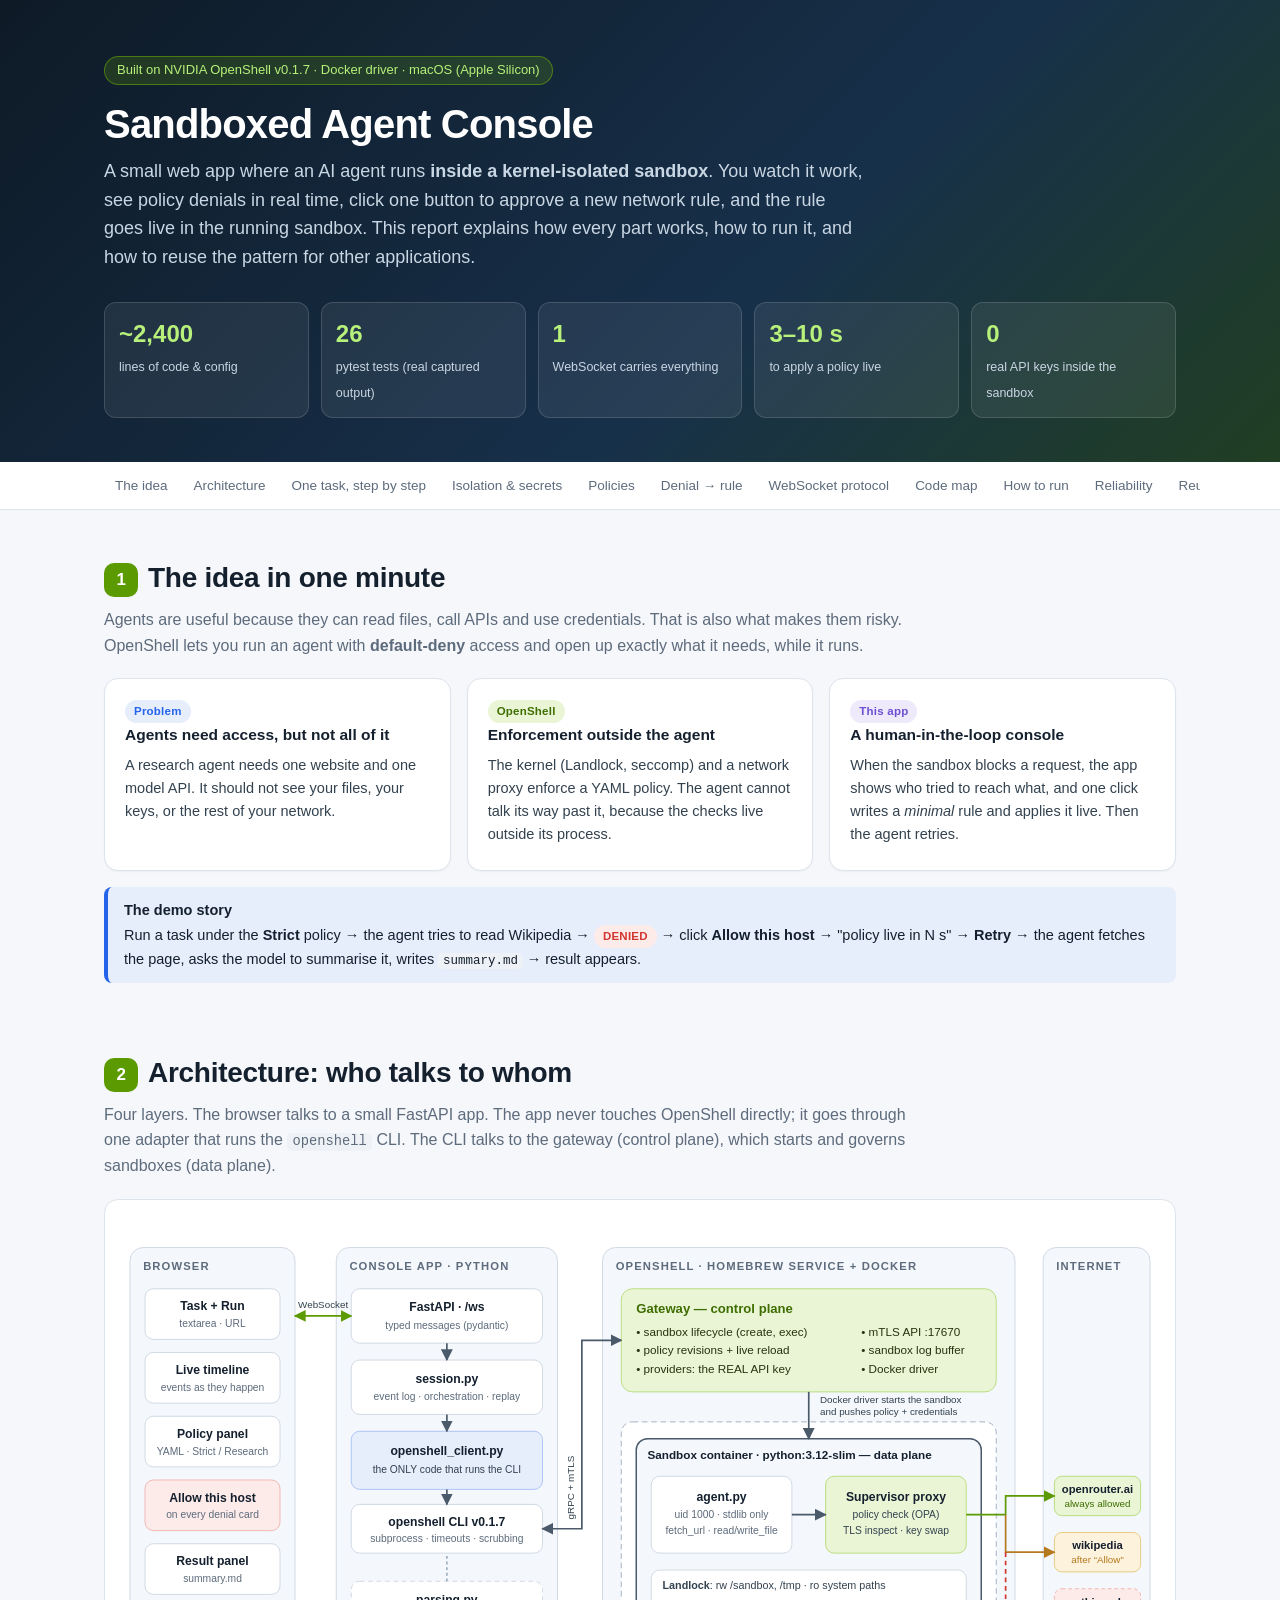
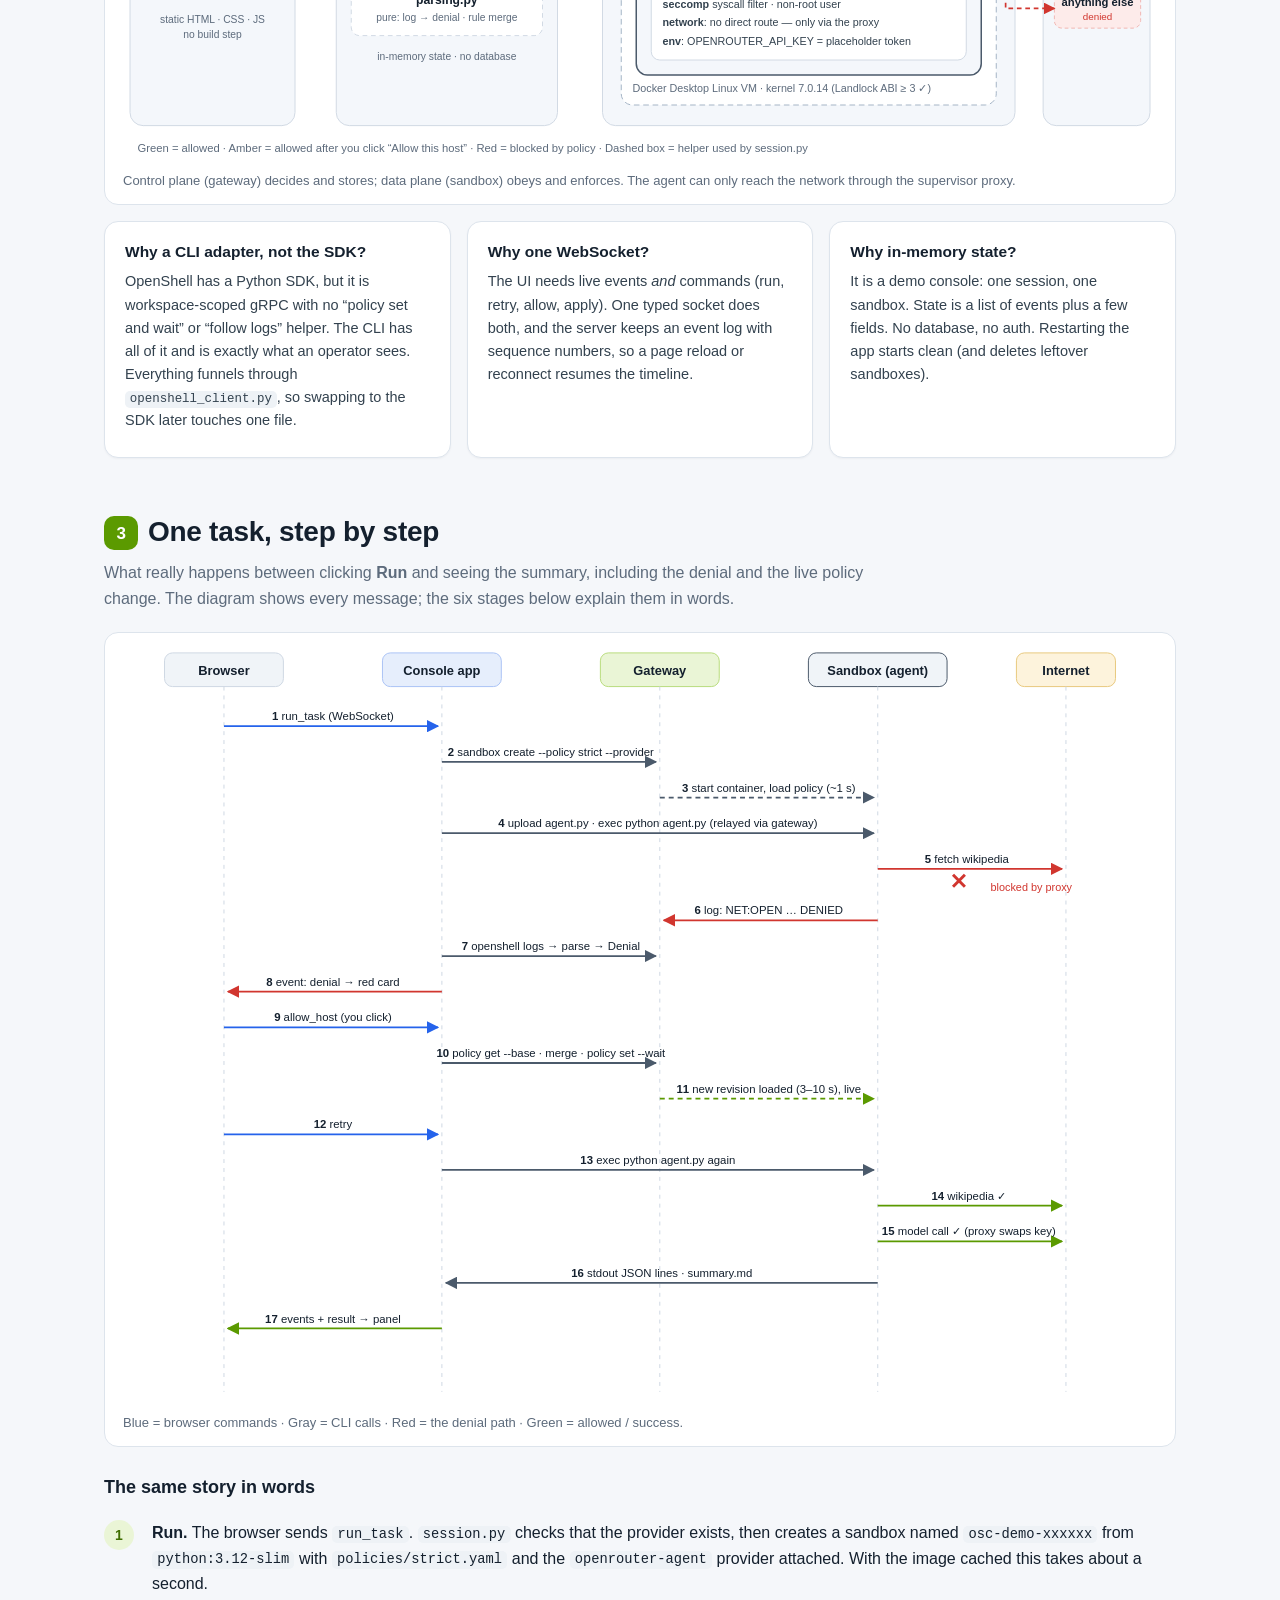
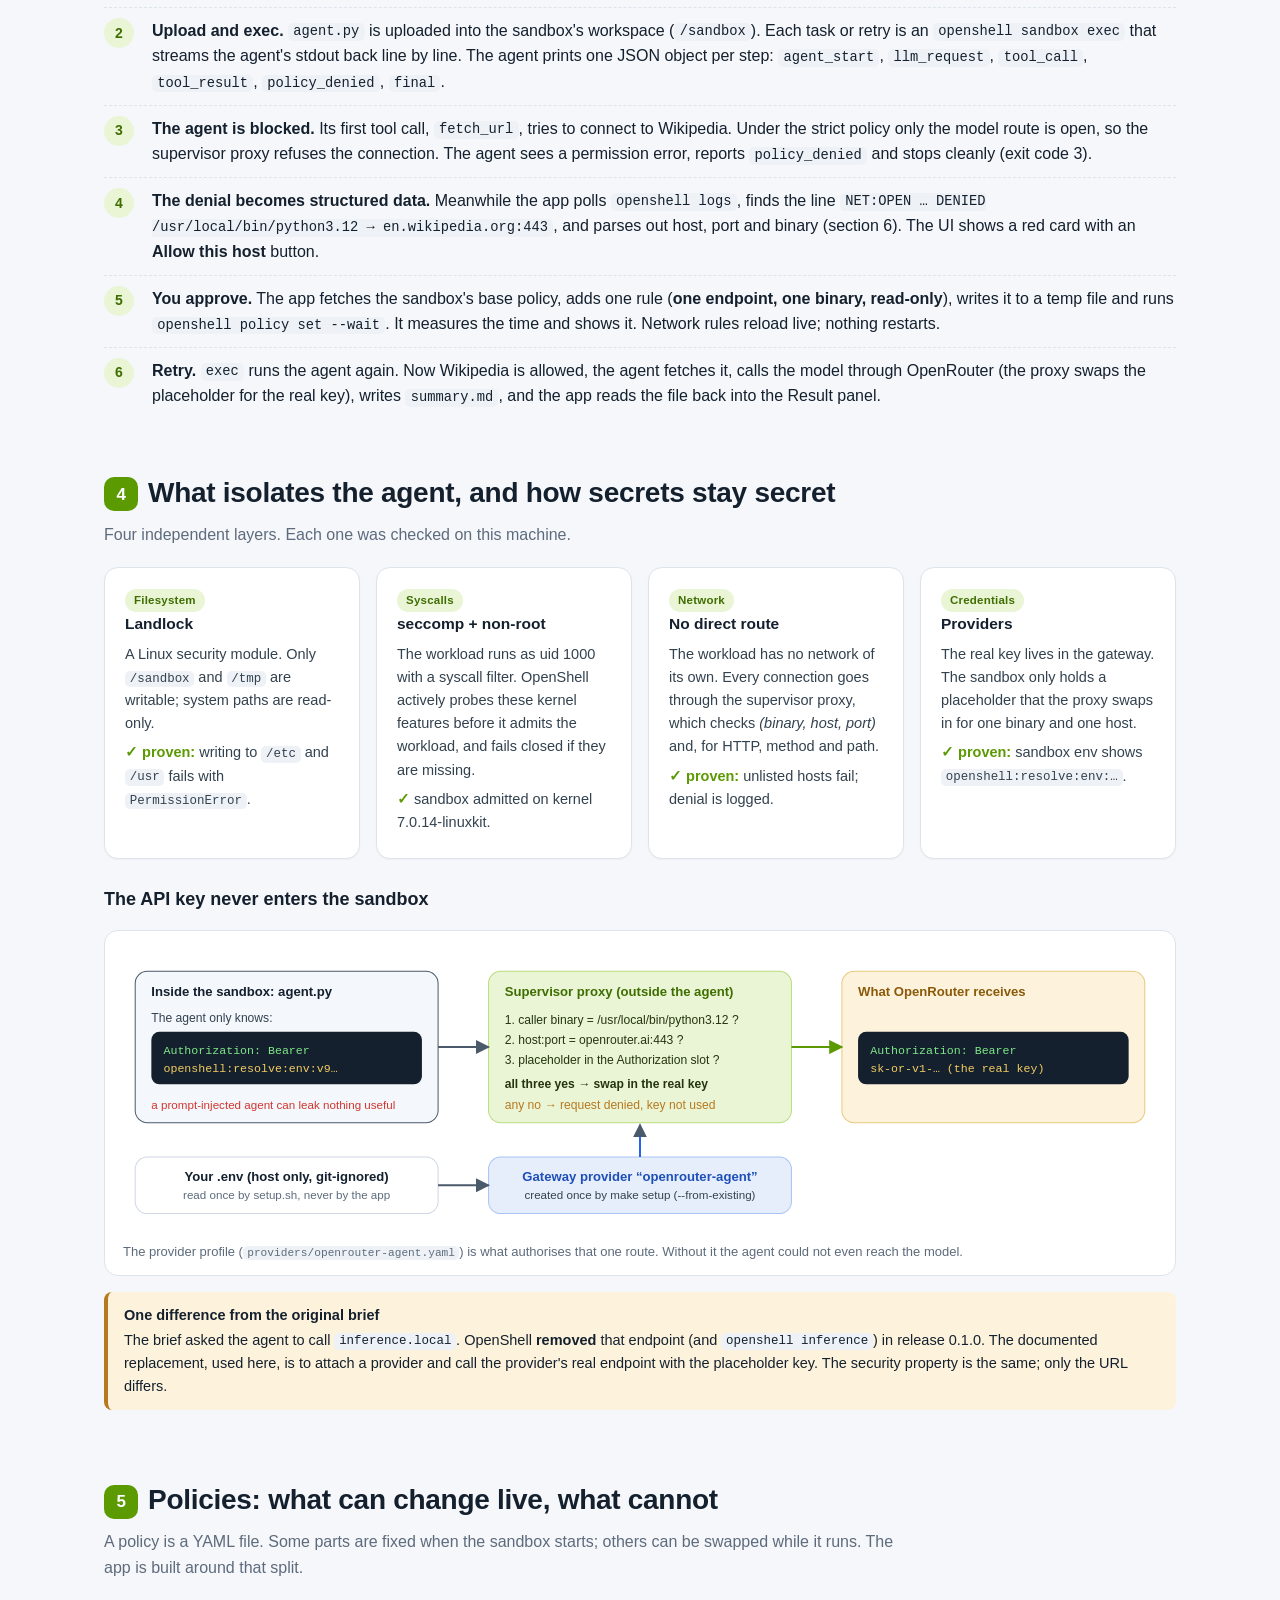
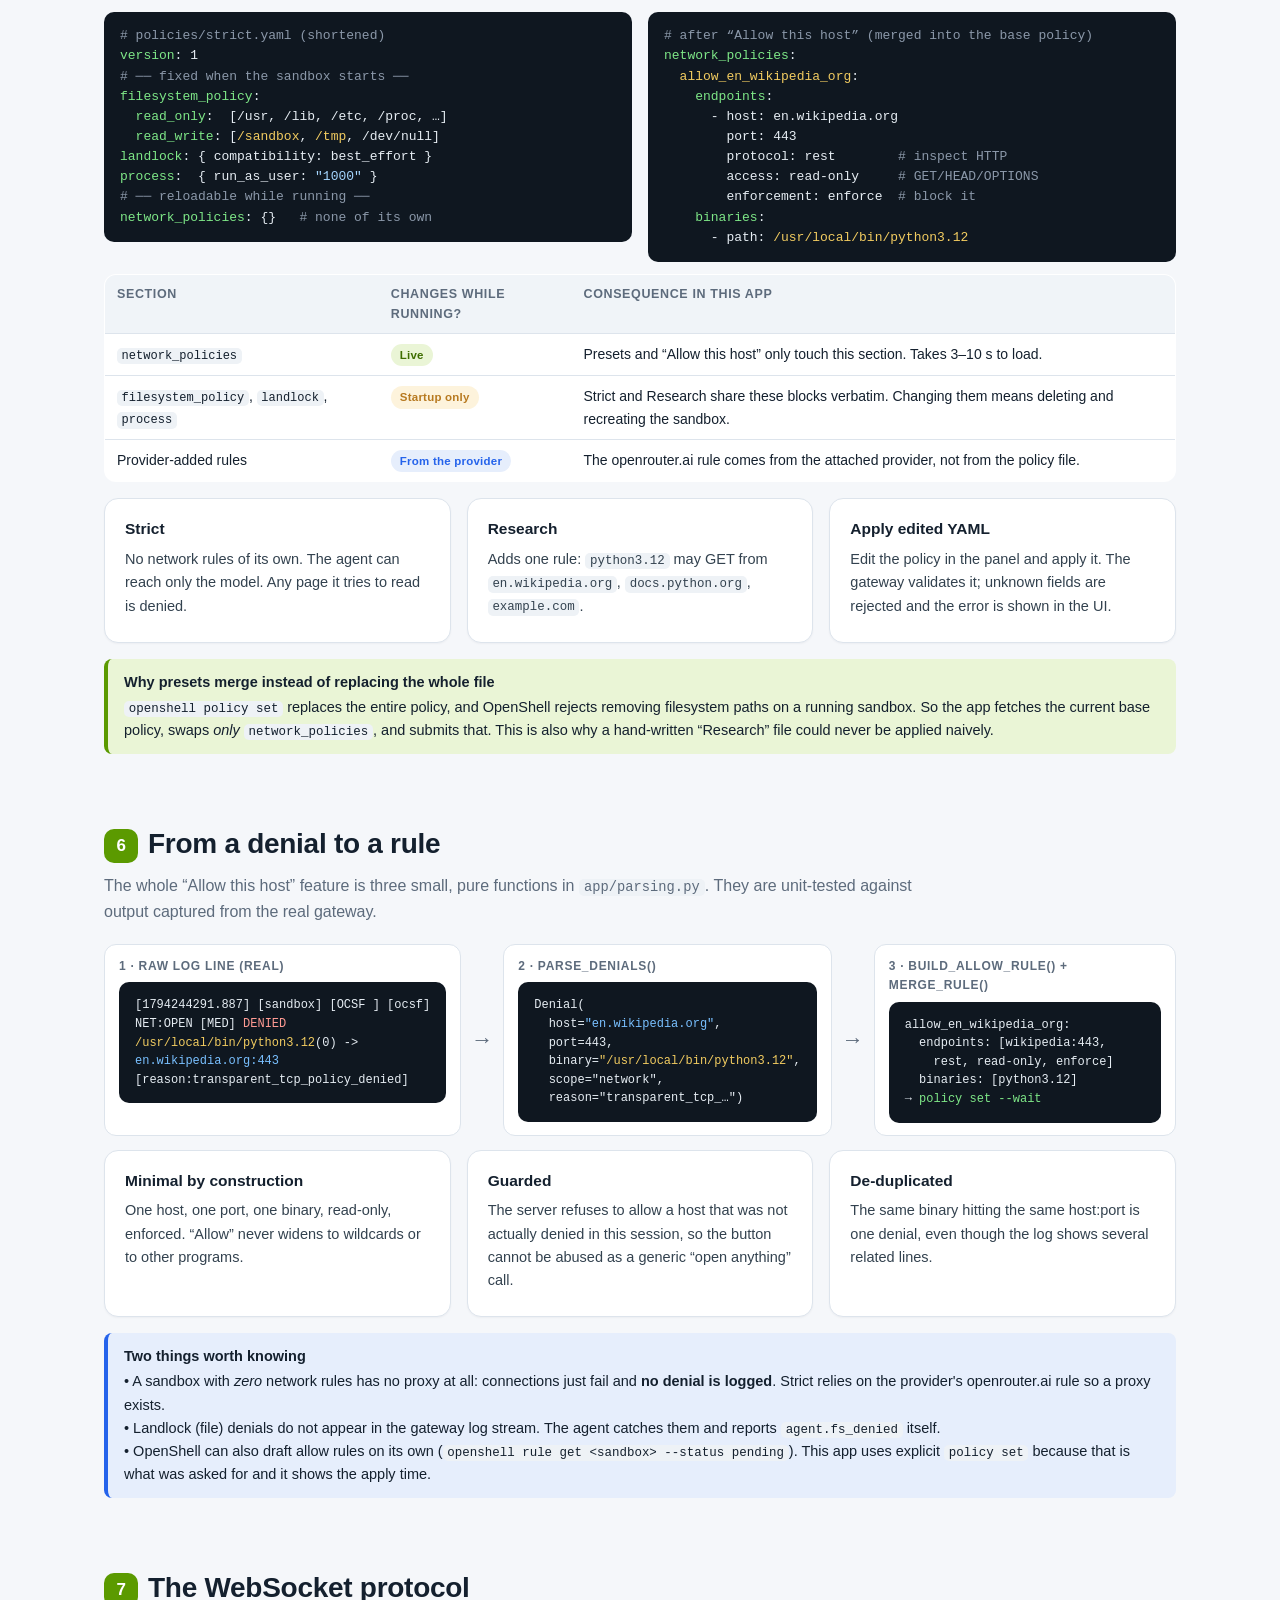
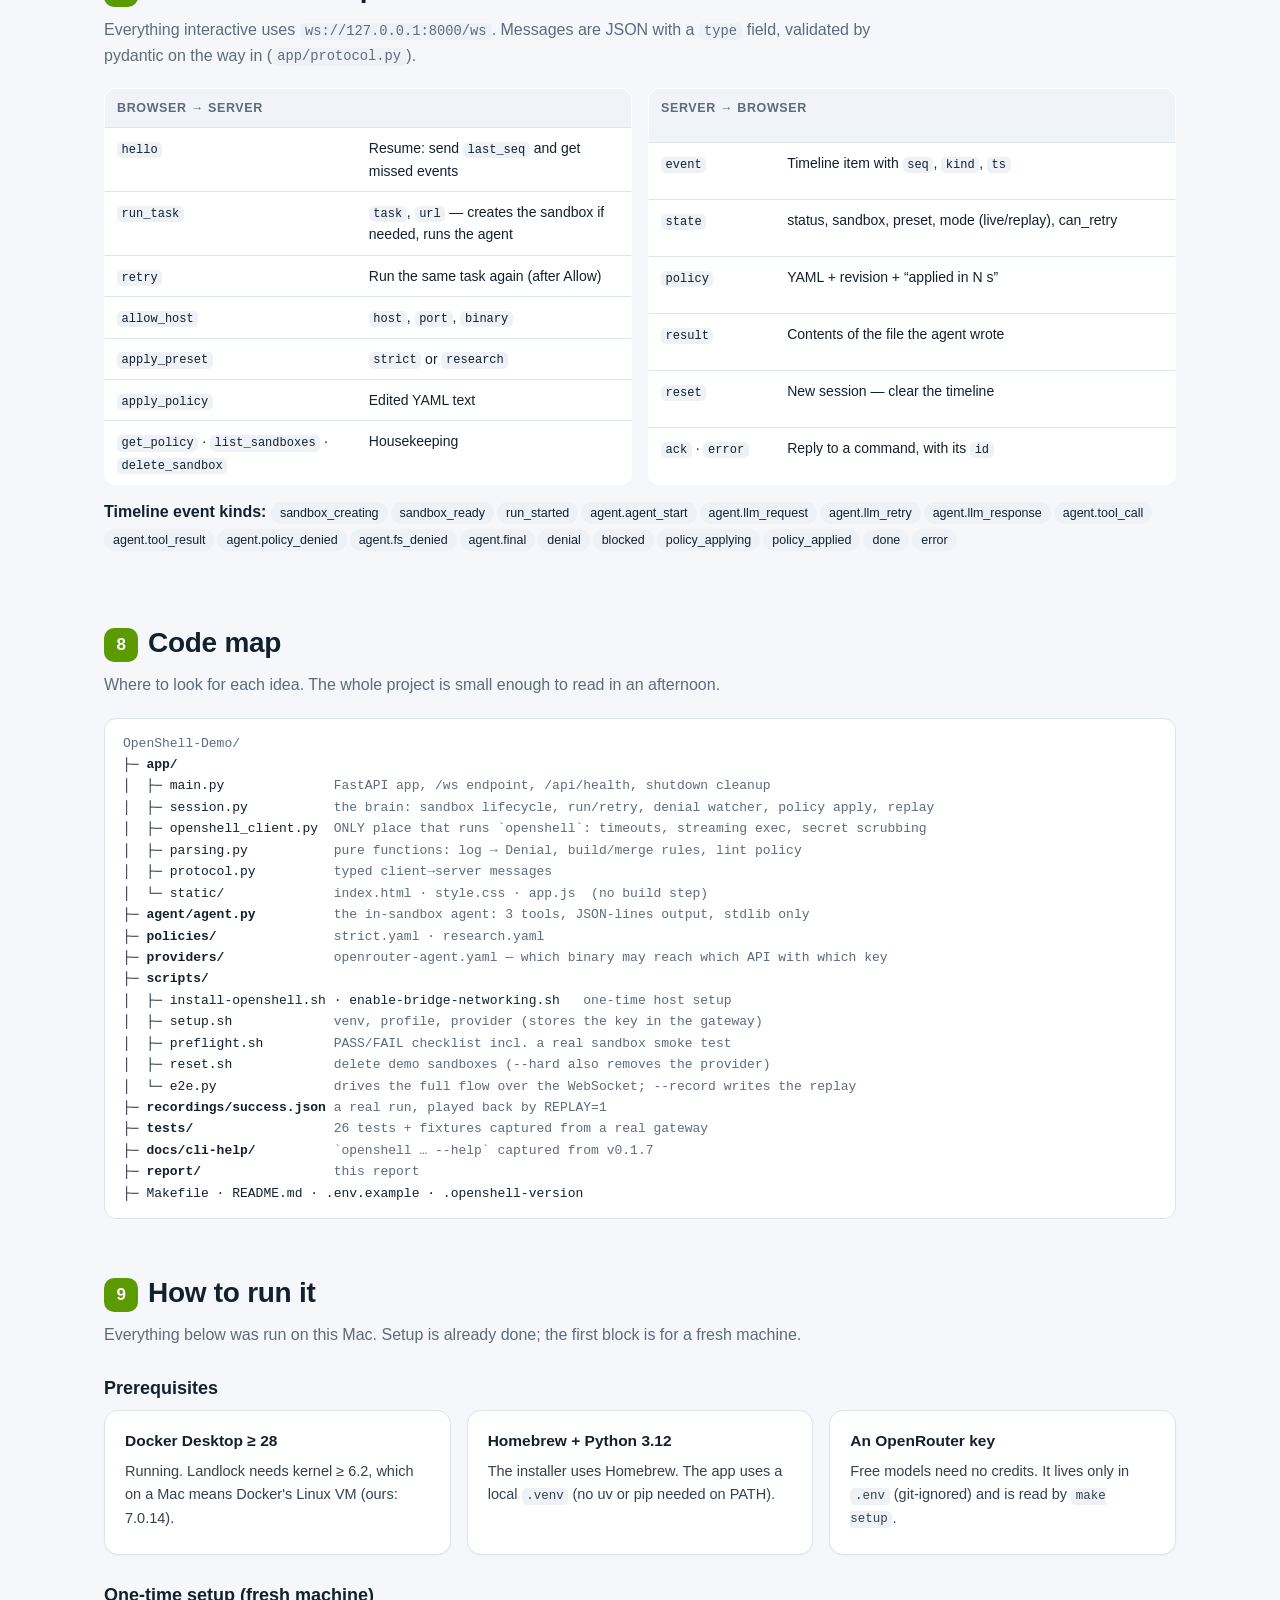
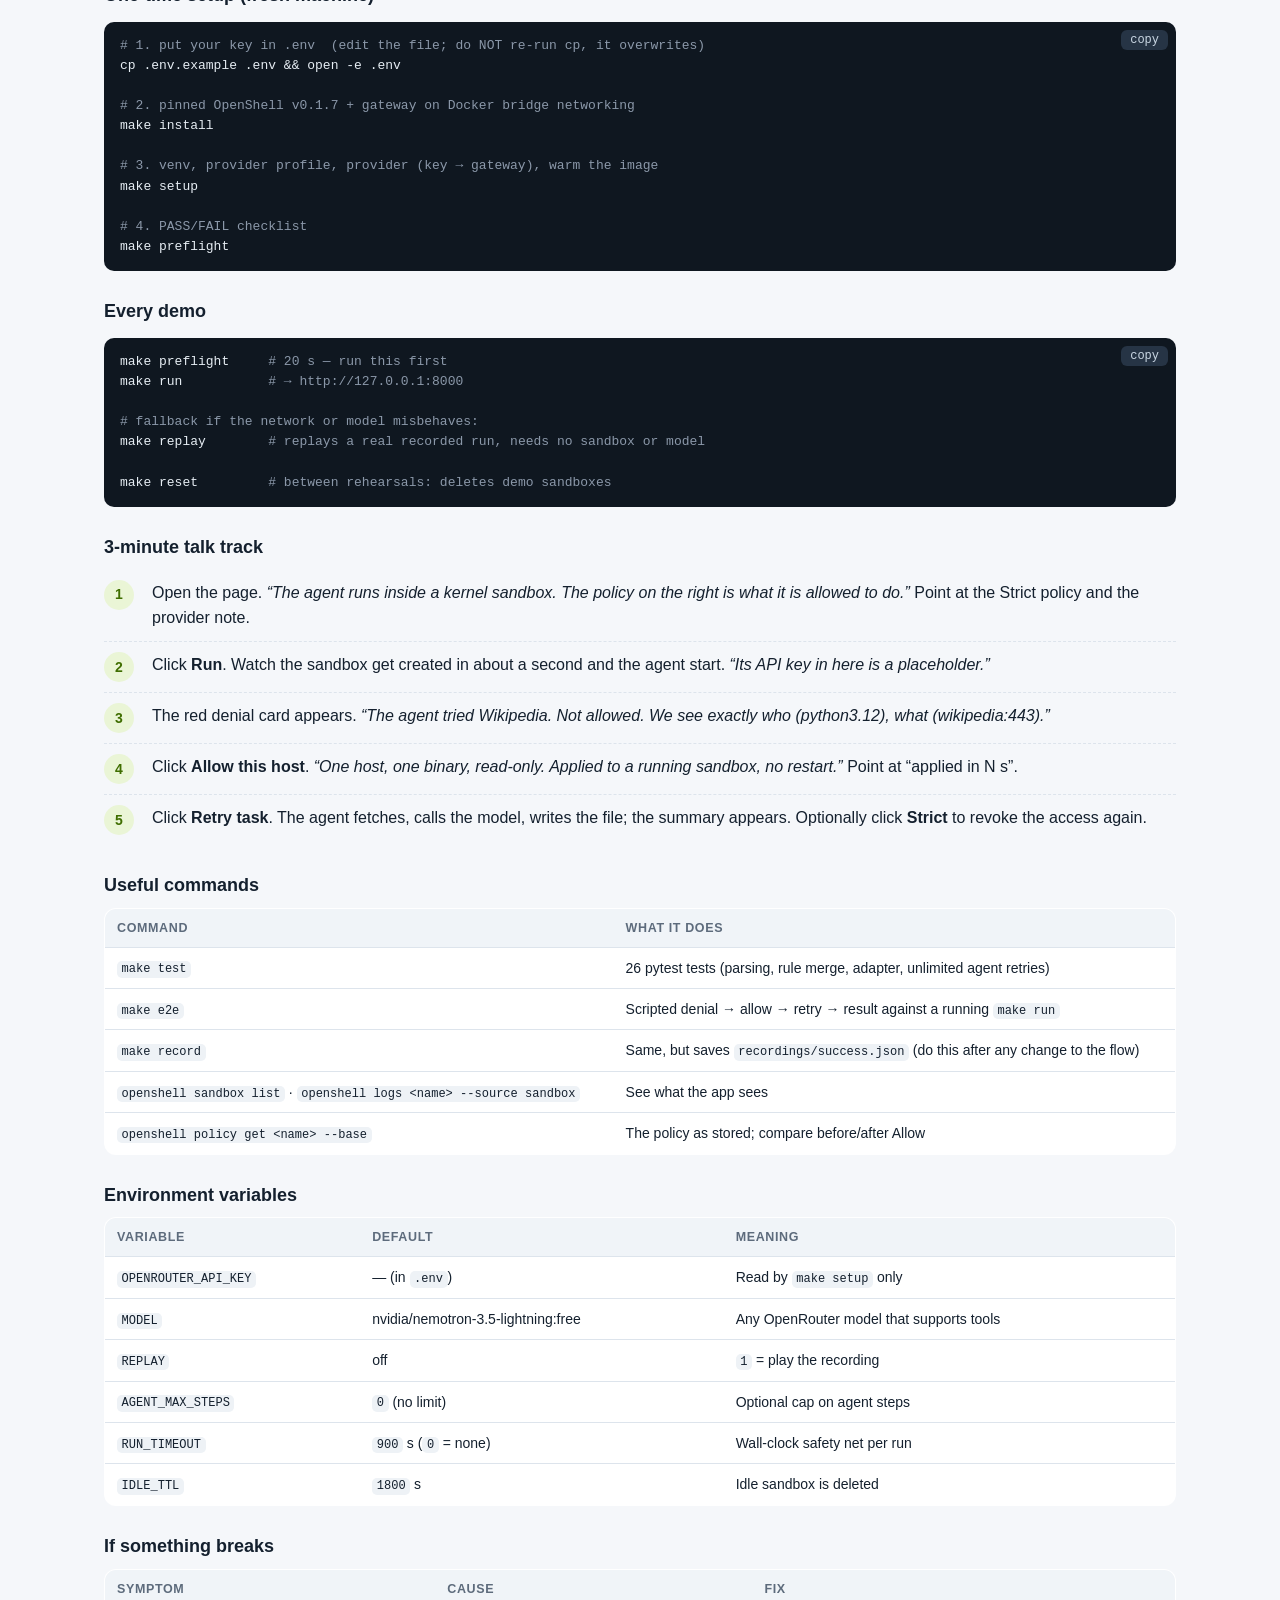
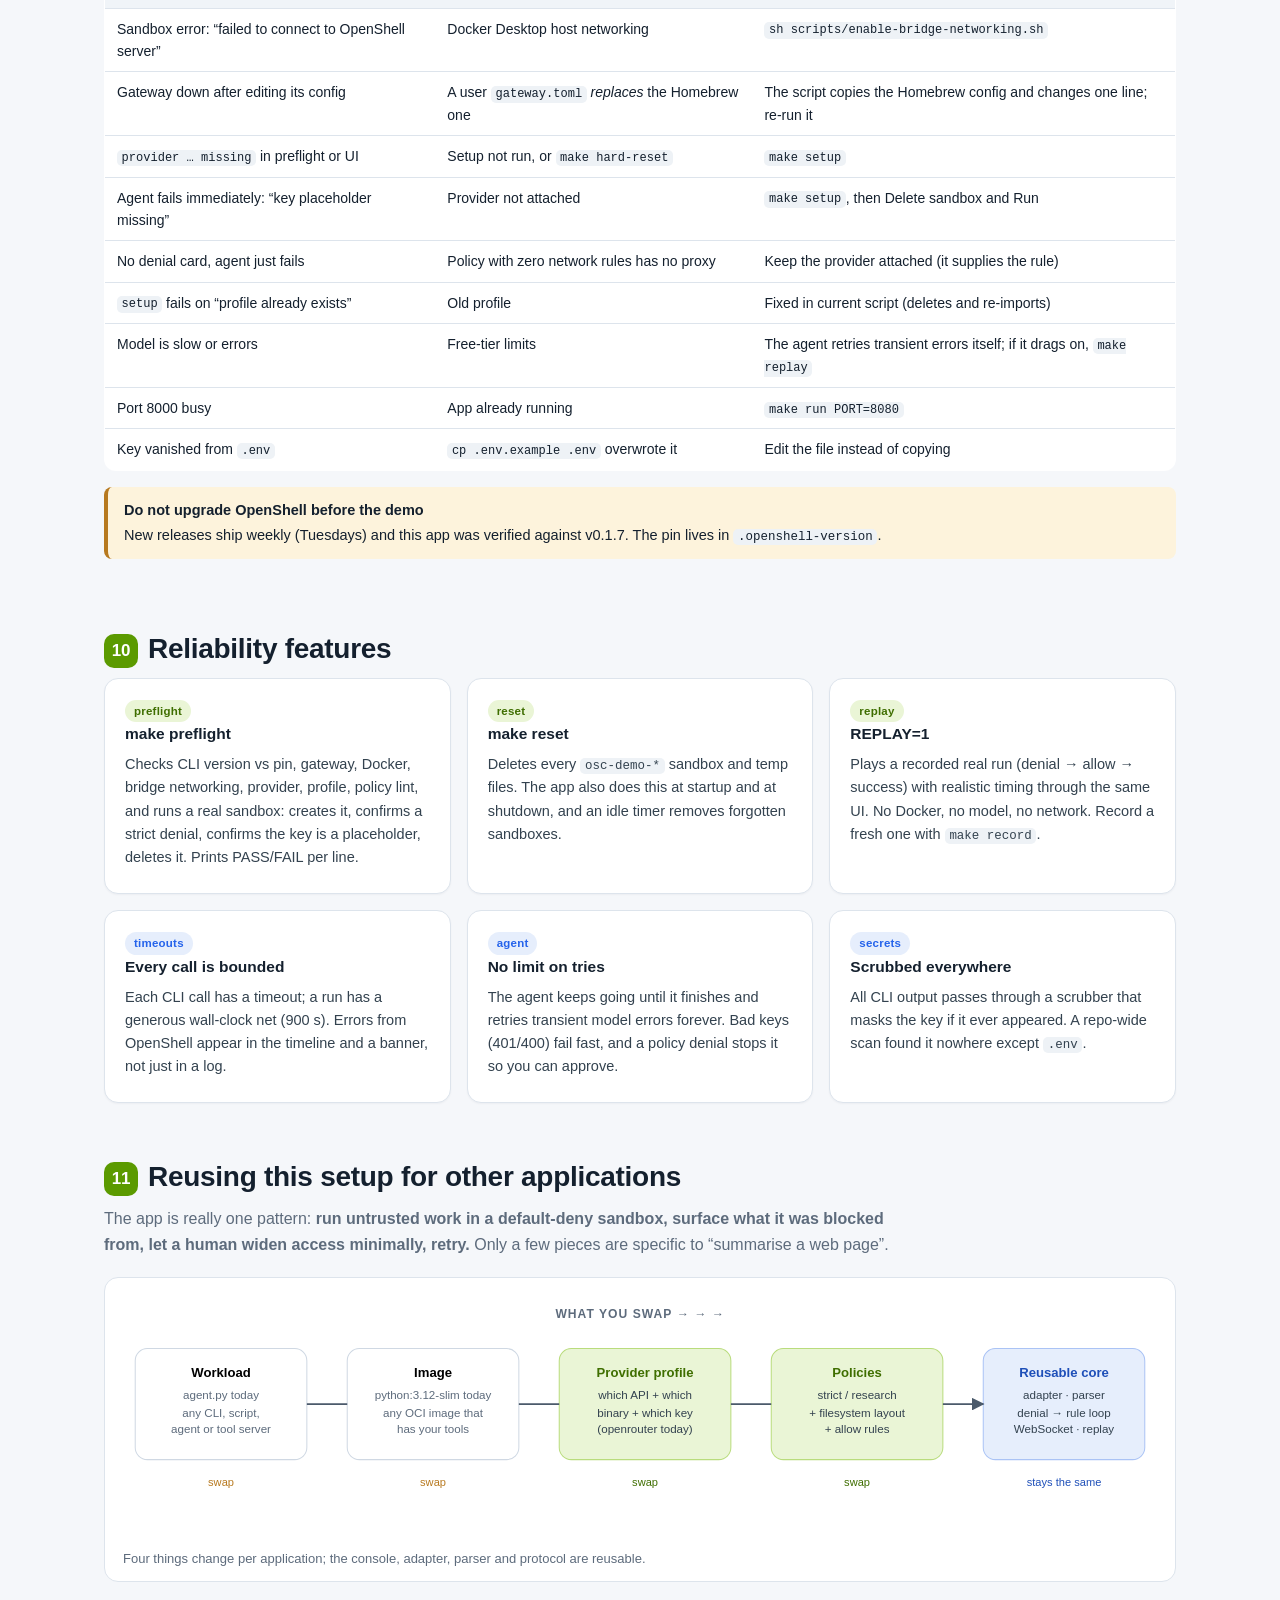
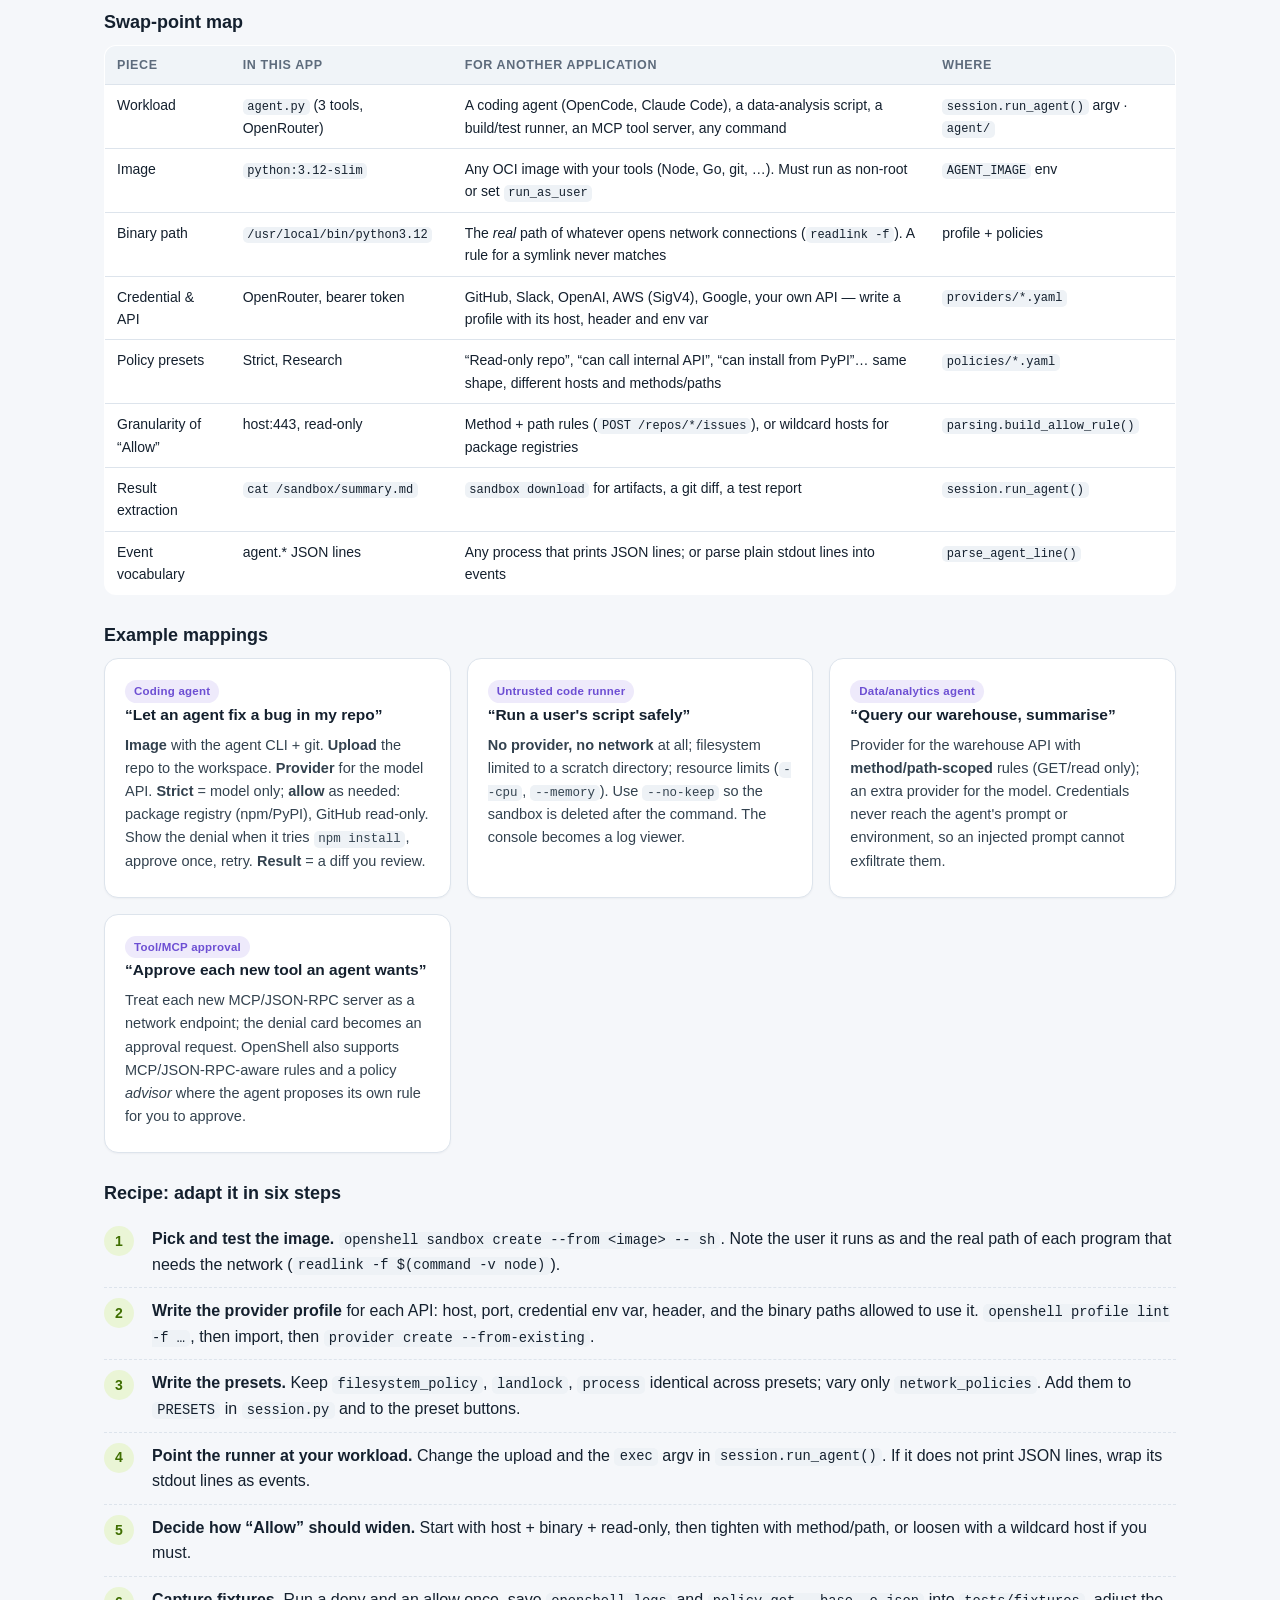
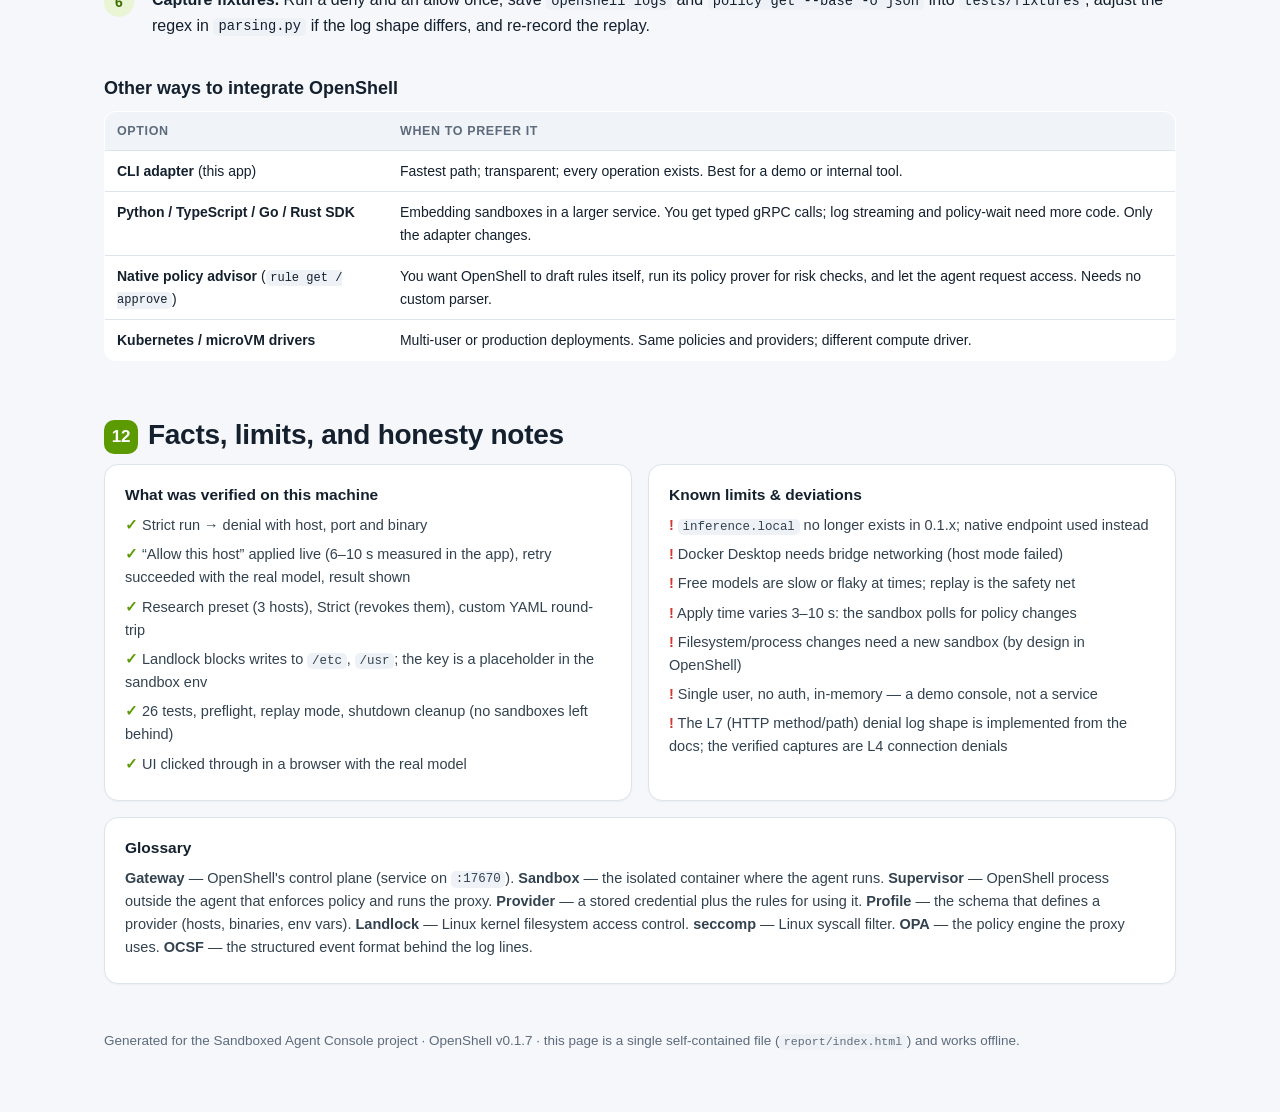
==== report/index.html @ ca738ad1 "Sandboxed Agent Console on NVIDIA OpenShell v0.1.7 FastAPI + WebSocket console where an agent runs i" ====
<!doctype html>
<html lang="en">
<head>
<meta charset="utf-8">
<meta name="viewport" content="width=device-width, initial-scale=1">
<title>Sandboxed Agent Console — how it works</title>
<style>
  :root{
    --bg:#f5f7fa; --card:#ffffff; --ink:#14202e; --muted:#5d6b7c; --line:#dde4ec;
    --green:#5b9a00; --green-l:#eaf5d6; --green-d:#3f6e00;
    --blue:#2563eb; --blue-l:#e6eefc;
    --red:#d1362f; --red-l:#fdebea;
    --amber:#b7791f; --amber-l:#fdf3dc;
    --violet:#6d4fd3; --violet-l:#eeeafb;
    --code:#0f1720; --mono: ui-monospace,SFMono-Regular,Menlo,Consolas,monospace;
  }
  *{box-sizing:border-box}
  html{scroll-behavior:smooth}
  body{margin:0;background:var(--bg);color:var(--ink);font:16px/1.6 -apple-system,BlinkMacSystemFont,"Segoe UI",Inter,Roboto,sans-serif}
  a{color:var(--blue)}
  code{font:0.86em var(--mono);background:#eef2f6;padding:.1em .38em;border-radius:5px}
  pre{background:var(--code);color:#e6edf3;border-radius:10px;padding:14px 16px;overflow:auto;font:13px/1.55 var(--mono);margin:12px 0;position:relative}
  pre code{background:none;padding:0;color:inherit;font-size:inherit}
  .copy{position:absolute;top:8px;right:8px;background:#263445;color:#c9d6e3;border:0;border-radius:6px;padding:3px 9px;font:12px var(--mono);cursor:pointer}
  .copy:hover{background:#34475c}
  .k{color:#7ee787}.s{color:#a5d6ff}.c{color:#8b98a9}.r{color:#ff9b93}.y{color:#f2cc60}.b{color:#79c0ff}

  /* layout */
  .wrap{max-width:1120px;margin:0 auto;padding:0 24px}
  header.hero{background:linear-gradient(135deg,#0e1a26 0%,#17304a 60%,#25460f 120%);color:#fff;padding:56px 0 44px}
  .hero h1{font-size:40px;line-height:1.15;margin:0 0 10px;letter-spacing:-.02em}
  .hero p{max-width:760px;color:#c9d6e3;font-size:18px;margin:0}
  .hero .tag{display:inline-block;background:rgba(118,185,0,.18);border:1px solid rgba(118,185,0,.5);color:#b7f07a;padding:3px 12px;border-radius:999px;font-size:13px;margin-bottom:16px}
  .facts{display:grid;grid-template-columns:repeat(auto-fit,minmax(150px,1fr));gap:12px;margin-top:30px}
  .fact{background:rgba(255,255,255,.07);border:1px solid rgba(255,255,255,.14);border-radius:12px;padding:12px 14px}
  .fact b{display:block;font-size:24px;color:#b7f07a}
  .fact span{font-size:12.5px;color:#c9d6e3}
  nav.toc{position:sticky;top:0;z-index:20;background:rgba(255,255,255,.92);backdrop-filter:blur(8px);border-bottom:1px solid var(--line)}
  nav.toc .wrap{display:flex;gap:4px;overflow:auto;padding-top:8px;padding-bottom:8px}
  nav.toc a{white-space:nowrap;text-decoration:none;color:var(--muted);font-size:13.5px;padding:5px 11px;border-radius:999px}
  nav.toc a:hover,nav.toc a.on{background:var(--green-l);color:var(--green-d)}
  section{padding:46px 0 6px}
  section h2{font-size:28px;letter-spacing:-.01em;margin:0 0 6px}
  section h2 .n{display:inline-grid;place-items:center;width:34px;height:34px;border-radius:10px;background:var(--green);color:#fff;font-size:17px;margin-right:10px;vertical-align:2px}
  .lead{color:var(--muted);margin:0 0 20px;max-width:820px}
  h3{font-size:18px;margin:26px 0 8px}
  .card{background:var(--card);border:1px solid var(--line);border-radius:14px;padding:18px 20px;box-shadow:0 1px 2px rgba(20,32,46,.04)}
  .grid{display:grid;gap:16px}
  .g2{grid-template-columns:repeat(auto-fit,minmax(320px,1fr))}
  .g3{grid-template-columns:repeat(auto-fit,minmax(260px,1fr))}
  .g4{grid-template-columns:repeat(auto-fit,minmax(220px,1fr))}
  .card h4{margin:0 0 6px;font-size:15.5px}
  .card p{margin:6px 0;font-size:14.5px;color:#33424f}
  .badge{display:inline-block;font-size:11.5px;font-weight:600;padding:2px 9px;border-radius:999px;letter-spacing:.02em}
  .b-green{background:var(--green-l);color:var(--green-d)} .b-blue{background:var(--blue-l);color:var(--blue)}
  .b-red{background:var(--red-l);color:var(--red)} .b-amber{background:var(--amber-l);color:var(--amber)} .b-violet{background:var(--violet-l);color:var(--violet)}
  .callout{border-left:4px solid var(--green);background:var(--green-l);border-radius:8px;padding:12px 16px;margin:16px 0;font-size:14.5px}
  .callout.warn{border-color:var(--amber);background:var(--amber-l)}
  .callout.info{border-color:var(--blue);background:var(--blue-l)}
  .callout.bad{border-color:var(--red);background:var(--red-l)}
  .callout b:first-child{display:block;margin-bottom:2px}
  figure{margin:16px 0;background:#fff;border:1px solid var(--line);border-radius:14px;padding:10px;overflow:auto}
  figure svg{display:block;width:100%;height:auto;min-width:760px}
  figcaption{font-size:13px;color:var(--muted);padding:8px 8px 2px}
  table{width:100%;border-collapse:collapse;font-size:14px;background:#fff;border:1px solid var(--line);border-radius:12px;overflow:hidden}
  th,td{text-align:left;padding:9px 12px;border-bottom:1px solid var(--line);vertical-align:top}
  th{background:#f0f4f8;font-size:12.5px;text-transform:uppercase;letter-spacing:.05em;color:var(--muted)}
  tr:last-child td{border-bottom:0}
  .steps{counter-reset:s;list-style:none;padding:0;margin:0}
  .steps li{counter-increment:s;display:grid;grid-template-columns:36px 1fr;gap:12px;padding:10px 0;border-bottom:1px dashed var(--line)}
  .steps li:last-child{border-bottom:0}
  .steps li::before{content:counter(s);display:grid;place-items:center;width:30px;height:30px;border-radius:50%;background:var(--green-l);color:var(--green-d);font-weight:700;font-size:14px}
  .flow{display:flex;flex-wrap:wrap;align-items:stretch;gap:10px}
  .flow .box{flex:1 1 220px;border:1px solid var(--line);border-radius:12px;background:#fff;padding:12px 14px}
  .flow .arrow{align-self:center;font-size:22px;color:var(--muted)}
  .box h5{margin:0 0 6px;font-size:12px;text-transform:uppercase;letter-spacing:.06em;color:var(--muted)}
  .box pre{margin:0;font-size:12px}
  .tree{font:13px/1.65 var(--mono);background:#fff;border:1px solid var(--line);border-radius:12px;padding:14px 18px;overflow:auto;white-space:pre}
  .tree .d{color:var(--muted)}
  .pill{display:inline-block;padding:1px 9px;border-radius:999px;background:#eef2f6;font-size:12.5px;margin:2px 3px 2px 0}
  .tick{color:var(--green);font-weight:700} .cross{color:var(--red);font-weight:700}
  footer{padding:40px 0 60px;color:var(--muted);font-size:13.5px}
  @media (max-width:700px){.hero h1{font-size:30px}}
  @media print{nav.toc{display:none}.copy{display:none}section{break-inside:avoid}}
</style>
</head>
<body>

<header class="hero">
  <div class="wrap">
    <span class="tag">Built on NVIDIA OpenShell v0.1.7 · Docker driver · macOS (Apple Silicon)</span>
    <h1>Sandboxed Agent Console</h1>
    <p>A small web app where an AI agent runs <b>inside a kernel-isolated sandbox</b>. You watch it work, see policy denials in real time, click one button to approve a new network rule, and the rule goes live in the running sandbox. This report explains how every part works, how to run it, and how to reuse the pattern for other applications.</p>
    <div class="facts">
      <div class="fact"><b>~2,400</b><span>lines of code &amp; config</span></div>
      <div class="fact"><b>26</b><span>pytest tests (real captured output)</span></div>
      <div class="fact"><b>1</b><span>WebSocket carries everything</span></div>
      <div class="fact"><b>3–10 s</b><span>to apply a policy live</span></div>
      <div class="fact"><b>0</b><span>real API keys inside the sandbox</span></div>
    </div>
  </div>
</header>

<nav class="toc"><div class="wrap">
  <a href="#idea">The idea</a><a href="#arch">Architecture</a><a href="#story">One task, step by step</a>
  <a href="#isolation">Isolation &amp; secrets</a><a href="#policy">Policies</a><a href="#denial">Denial → rule</a>
  <a href="#protocol">WebSocket protocol</a><a href="#files">Code map</a><a href="#run">How to run</a>
  <a href="#reliability">Reliability</a><a href="#reuse">Reuse it</a><a href="#facts">Facts &amp; limits</a>
</div></nav>

<main class="wrap">

<!-- ======================= 1 ======================= -->
<section id="idea">
  <h2><span class="n">1</span>The idea in one minute</h2>
  <p class="lead">Agents are useful because they can read files, call APIs and use credentials. That is also what makes them risky. OpenShell lets you run an agent with <b>default-deny</b> access and open up exactly what it needs, while it runs.</p>
  <div class="grid g3">
    <div class="card"><span class="badge b-blue">Problem</span><h4>Agents need access, but not all of it</h4><p>A research agent needs one website and one model API. It should not see your files, your keys, or the rest of your network.</p></div>
    <div class="card"><span class="badge b-green">OpenShell</span><h4>Enforcement outside the agent</h4><p>The kernel (Landlock, seccomp) and a network proxy enforce a YAML policy. The agent cannot talk its way past it, because the checks live outside its process.</p></div>
    <div class="card"><span class="badge b-violet">This app</span><h4>A human-in-the-loop console</h4><p>When the sandbox blocks a request, the app shows who tried to reach what, and one click writes a <i>minimal</i> rule and applies it live. Then the agent retries.</p></div>
  </div>
  <div class="callout info"><b>The demo story</b>Run a task under the <b>Strict</b> policy → the agent tries to read Wikipedia → <span class="badge b-red">DENIED</span> → click <b>Allow this host</b> → "policy live in N s" → <b>Retry</b> → the agent fetches the page, asks the model to summarise it, writes <code>summary.md</code> → result appears.</div>
</section>

<!-- ======================= 2 ======================= -->
<section id="arch">
  <h2><span class="n">2</span>Architecture: who talks to whom</h2>
  <p class="lead">Four layers. The browser talks to a small FastAPI app. The app never touches OpenShell directly; it goes through one adapter that runs the <code>openshell</code> CLI. The CLI talks to the gateway (control plane), which starts and governs sandboxes (data plane).</p>

<figure>
<svg viewBox="0 0 1120 590" xmlns="http://www.w3.org/2000/svg" font-family="-apple-system,Segoe UI,Inter,sans-serif">
  <defs>
    <marker id="ag" viewBox="0 0 10 10" refX="9" refY="5" markerWidth="7" markerHeight="7" orient="auto-start-reverse"><path d="M0 0L10 5L0 10z" fill="#5b9a00"/></marker>
    <marker id="ak" viewBox="0 0 10 10" refX="9" refY="5" markerWidth="7" markerHeight="7" orient="auto-start-reverse"><path d="M0 0L10 5L0 10z" fill="#4b5a6b"/></marker>
    <marker id="ar" viewBox="0 0 10 10" refX="9" refY="5" markerWidth="7" markerHeight="7" orient="auto-start-reverse"><path d="M0 0L10 5L0 10z" fill="#d1362f"/></marker>
    <marker id="aa" viewBox="0 0 10 10" refX="9" refY="5" markerWidth="7" markerHeight="7" orient="auto-start-reverse"><path d="M0 0L10 5L0 10z" fill="#b7791f"/></marker>
  </defs>

  <!-- zones -->
  <rect x="16" y="40" width="176" height="510" rx="14" fill="#f4f7fb" stroke="#cfd8e3"/>
  <text x="30" y="64" font-size="12" font-weight="700" fill="#5d6b7c" letter-spacing="1.2">BROWSER</text>
  <rect x="236" y="40" width="236" height="510" rx="14" fill="#f4f7fb" stroke="#cfd8e3"/>
  <text x="250" y="64" font-size="12" font-weight="700" fill="#5d6b7c" letter-spacing="1.2">CONSOLE APP · PYTHON</text>
  <rect x="520" y="40" width="440" height="510" rx="14" fill="#f4f7fb" stroke="#cfd8e3"/>
  <text x="534" y="64" font-size="12" font-weight="700" fill="#5d6b7c" letter-spacing="1.2">OPENSHELL · HOMEBREW SERVICE + DOCKER</text>
  <rect x="990" y="40" width="114" height="510" rx="14" fill="#f4f7fb" stroke="#cfd8e3"/>
  <text x="1004" y="64" font-size="12" font-weight="700" fill="#5d6b7c" letter-spacing="1.2">INTERNET</text>

  <!-- browser -->
  <g font-size="13" fill="#14202e">
    <rect x="32" y="84" width="144" height="54" rx="9" fill="#fff" stroke="#cfd8e3"/><text x="104" y="107" text-anchor="middle" font-weight="600">Task + Run</text><text x="104" y="125" text-anchor="middle" font-size="11" fill="#5d6b7c">textarea · URL</text>
    <rect x="32" y="152" width="144" height="54" rx="9" fill="#fff" stroke="#cfd8e3"/><text x="104" y="175" text-anchor="middle" font-weight="600">Live timeline</text><text x="104" y="193" text-anchor="middle" font-size="11" fill="#5d6b7c">events as they happen</text>
    <rect x="32" y="220" width="144" height="54" rx="9" fill="#fff" stroke="#cfd8e3"/><text x="104" y="243" text-anchor="middle" font-weight="600">Policy panel</text><text x="104" y="261" text-anchor="middle" font-size="11" fill="#5d6b7c">YAML · Strict / Research</text>
    <rect x="32" y="288" width="144" height="54" rx="9" fill="#fdebea" stroke="#f1b5b1"/><text x="104" y="311" text-anchor="middle" font-weight="600">Allow this host</text><text x="104" y="329" text-anchor="middle" font-size="11" fill="#5d6b7c">on every denial card</text>
    <rect x="32" y="356" width="144" height="54" rx="9" fill="#fff" stroke="#cfd8e3"/><text x="104" y="379" text-anchor="middle" font-weight="600">Result panel</text><text x="104" y="397" text-anchor="middle" font-size="11" fill="#5d6b7c">summary.md</text>
    <text x="104" y="440" text-anchor="middle" font-size="11" fill="#5d6b7c">static HTML · CSS · JS</text>
    <text x="104" y="456" text-anchor="middle" font-size="11" fill="#5d6b7c">no build step</text>
  </g>

  <!-- app -->
  <g font-size="13" fill="#14202e">
    <rect x="252" y="84" width="204" height="58" rx="9" fill="#fff" stroke="#cfd8e3"/><text x="354" y="108" text-anchor="middle" font-weight="600">FastAPI · /ws</text><text x="354" y="127" text-anchor="middle" font-size="11" fill="#5d6b7c">typed messages (pydantic)</text>
    <rect x="252" y="160" width="204" height="58" rx="9" fill="#fff" stroke="#cfd8e3"/><text x="354" y="184" text-anchor="middle" font-weight="600">session.py</text><text x="354" y="203" text-anchor="middle" font-size="11" fill="#5d6b7c">event log · orchestration · replay</text>
    <rect x="252" y="236" width="204" height="62" rx="9" fill="#e6eefc" stroke="#aac3f5"/><text x="354" y="261" text-anchor="middle" font-weight="600">openshell_client.py</text><text x="354" y="280" text-anchor="middle" font-size="11" fill="#33424f">the ONLY code that runs the CLI</text>
    <rect x="252" y="314" width="204" height="52" rx="9" fill="#fff" stroke="#cfd8e3"/><text x="354" y="337" text-anchor="middle" font-weight="600">openshell CLI v0.1.7</text><text x="354" y="354" text-anchor="middle" font-size="11" fill="#5d6b7c">subprocess · timeouts · scrubbing</text>
    <rect x="252" y="396" width="204" height="58" rx="9" fill="#fff" stroke="#cfd8e3" stroke-dasharray="5 4"/><text x="354" y="420" text-anchor="middle" font-weight="600">parsing.py</text><text x="354" y="438" text-anchor="middle" font-size="11" fill="#5d6b7c">pure: log → denial · rule merge</text>
    <text x="354" y="480" text-anchor="middle" font-size="11" fill="#5d6b7c">in-memory state · no database</text>
  </g>

  <!-- openshell -->
  <rect x="540" y="84" width="400" height="110" rx="12" fill="#eaf5d6" stroke="#b9dc7d"/>
  <text x="556" y="110" font-size="14" font-weight="700" fill="#3f6e00">Gateway — control plane</text>
  <g font-size="12.5" fill="#26340f">
    <text x="556" y="134">• sandbox lifecycle (create, exec)</text>
    <text x="556" y="154">• policy revisions + live reload</text>
    <text x="556" y="174">• providers: the REAL API key</text>
    <text x="796" y="134">• mTLS API :17670</text>
    <text x="796" y="154">• sandbox log buffer</text>
    <text x="796" y="174">• Docker driver</text>
  </g>
  <rect x="540" y="226" width="400" height="302" rx="12" fill="#fff" stroke="#9fb0c3" stroke-dasharray="6 4"/>
  <text x="552" y="514" font-size="11.5" fill="#5d6b7c">Docker Desktop Linux VM · kernel 7.0.14 (Landlock ABI ≥ 3 ✓)</text>
  <rect x="556" y="244" width="368" height="252" rx="12" fill="#f4f7fb" stroke="#4b5a6b" stroke-width="1.6"/>
  <text x="568" y="266" font-size="12.5" font-weight="700" fill="#14202e">Sandbox container · python:3.12-slim — data plane</text>
  <g font-size="13" fill="#14202e">
    <rect x="572" y="284" width="150" height="82" rx="9" fill="#fff" stroke="#cfd8e3"/><text x="647" y="310" text-anchor="middle" font-weight="600">agent.py</text><text x="647" y="328" text-anchor="middle" font-size="11" fill="#5d6b7c">uid 1000 · stdlib only</text><text x="647" y="346" text-anchor="middle" font-size="11" fill="#5d6b7c">fetch_url · read/write_file</text>
    <rect x="758" y="284" width="150" height="82" rx="9" fill="#eaf5d6" stroke="#b9dc7d"/><text x="833" y="310" text-anchor="middle" font-weight="600">Supervisor proxy</text><text x="833" y="328" text-anchor="middle" font-size="11" fill="#33424f">policy check (OPA)</text><text x="833" y="346" text-anchor="middle" font-size="11" fill="#33424f">TLS inspect · key swap</text>
  </g>
  <rect x="572" y="384" width="336" height="96" rx="9" fill="#fff" stroke="#cfd8e3"/>
  <g font-size="11.5" fill="#33424f">
    <text x="584" y="404"><tspan font-weight="700">Landlock</tspan>: rw /sandbox, /tmp · ro system paths</text>
    <text x="584" y="424"><tspan font-weight="700">seccomp</tspan> syscall filter · non-root user</text>
    <text x="584" y="444"><tspan font-weight="700">network</tspan>: no direct route — only via the proxy</text>
    <text x="584" y="464"><tspan font-weight="700">env</tspan>: OPENROUTER_API_KEY = placeholder token</text>
  </g>

  <!-- internet -->
  <g font-size="12" fill="#14202e">
    <rect x="1002" y="284" width="92" height="42" rx="8" fill="#eaf5d6" stroke="#b9dc7d"/><text x="1048" y="302" text-anchor="middle" font-weight="600">openrouter.ai</text><text x="1048" y="317" text-anchor="middle" font-size="10.5" fill="#3f6e00">always allowed</text>
    <rect x="1002" y="344" width="92" height="42" rx="8" fill="#fdf3dc" stroke="#e8c97e"/><text x="1048" y="362" text-anchor="middle" font-weight="600">wikipedia</text><text x="1048" y="377" text-anchor="middle" font-size="10.5" fill="#b7791f">after “Allow”</text>
    <rect x="1002" y="404" width="92" height="42" rx="8" fill="#fdebea" stroke="#f1b5b1" stroke-dasharray="4 3"/><text x="1048" y="422" text-anchor="middle" font-weight="600">anything else</text><text x="1048" y="437" text-anchor="middle" font-size="10.5" fill="#d1362f">denied</text>
  </g>

  <!-- arrows -->
  <g fill="none" stroke-width="1.8">
    <path d="M192 113 H252" stroke="#5b9a00" marker-start="url(#ag)" marker-end="url(#ag)"/>
    <path d="M354 142 V160" stroke="#4b5a6b" marker-end="url(#ak)"/>
    <path d="M354 218 V236" stroke="#4b5a6b" marker-end="url(#ak)"/>
    <path d="M354 298 V314" stroke="#4b5a6b" marker-end="url(#ak)"/>
    <path d="M456 340 H498 V139 H540" stroke="#4b5a6b" marker-end="url(#ak)" marker-start="url(#ak)"/>
    <path d="M740 194 V244" stroke="#4b5a6b" marker-end="url(#ak)"/>
    <path d="M722 325 H758" stroke="#4b5a6b" marker-end="url(#ak)"/>
    <path d="M908 325 H950 V305 H1002" stroke="#5b9a00" marker-end="url(#ag)"/>
    <path d="M950 325 V365 H1002" stroke="#b7791f" marker-end="url(#aa)"/>
    <path d="M950 365 V425 H1002" stroke="#d1362f" stroke-dasharray="5 4" marker-end="url(#ar)"/>
    <path d="M354 396 V366" stroke="#9fb0c3" stroke-dasharray="3 3"/>
  </g>
  <g font-size="10.5" fill="#33424f">
    <text x="222" y="104" text-anchor="middle">WebSocket</text>
    <text transform="translate(490,330) rotate(-90)" text-anchor="start" font-size="10.5">gRPC + mTLS</text>
    <text x="752" y="206">Docker driver starts the sandbox</text>
    <text x="752" y="219">and pushes policy + credentials</text>
  </g>
  <text x="24" y="578" font-size="12" fill="#5d6b7c">Green = allowed · Amber = allowed after you click “Allow this host” · Red = blocked by policy · Dashed box = helper used by session.py</text>
</svg>
<figcaption>Control plane (gateway) decides and stores; data plane (sandbox) obeys and enforces. The agent can only reach the network through the supervisor proxy.</figcaption>
</figure>

  <div class="grid g3">
    <div class="card"><h4>Why a CLI adapter, not the SDK?</h4><p>OpenShell has a Python SDK, but it is workspace-scoped gRPC with no “policy set and wait” or “follow logs” helper. The CLI has all of it and is exactly what an operator sees. Everything funnels through <code>openshell_client.py</code>, so swapping to the SDK later touches one file.</p></div>
    <div class="card"><h4>Why one WebSocket?</h4><p>The UI needs live events <i>and</i> commands (run, retry, allow, apply). One typed socket does both, and the server keeps an event log with sequence numbers, so a page reload or reconnect resumes the timeline.</p></div>
    <div class="card"><h4>Why in-memory state?</h4><p>It is a demo console: one session, one sandbox. State is a list of events plus a few fields. No database, no auth. Restarting the app starts clean (and deletes leftover sandboxes).</p></div>
  </div>
</section>

<!-- ======================= 3 ======================= -->
<section id="story">
  <h2><span class="n">3</span>One task, step by step</h2>
  <p class="lead">What really happens between clicking <b>Run</b> and seeing the summary, including the denial and the live policy change. The diagram shows every message; the six stages below explain them in words.</p>

<figure>
<svg viewBox="0 0 1060 770" xmlns="http://www.w3.org/2000/svg" font-family="-apple-system,Segoe UI,Inter,sans-serif">
  <defs>
    <marker id="s1" viewBox="0 0 10 10" refX="9" refY="5" markerWidth="7" markerHeight="7" orient="auto"><path d="M0 0L10 5L0 10z" fill="#4b5a6b"/></marker>
    <marker id="s2" viewBox="0 0 10 10" refX="9" refY="5" markerWidth="7" markerHeight="7" orient="auto"><path d="M0 0L10 5L0 10z" fill="#d1362f"/></marker>
    <marker id="s3" viewBox="0 0 10 10" refX="9" refY="5" markerWidth="7" markerHeight="7" orient="auto"><path d="M0 0L10 5L0 10z" fill="#5b9a00"/></marker>
    <marker id="s4" viewBox="0 0 10 10" refX="9" refY="5" markerWidth="7" markerHeight="7" orient="auto"><path d="M0 0L10 5L0 10z" fill="#2563eb"/></marker>
  </defs>
  <!-- lane headers -->
  <g font-size="13" font-weight="700" fill="#14202e" text-anchor="middle">
    <rect x="50" y="10" width="120" height="34" rx="8" fill="#f0f4f8" stroke="#cfd8e3"/><text x="110" y="32">Browser</text>
    <rect x="270" y="10" width="120" height="34" rx="8" fill="#e6eefc" stroke="#aac3f5"/><text x="330" y="32">Console app</text>
    <rect x="490" y="10" width="120" height="34" rx="8" fill="#eaf5d6" stroke="#b9dc7d"/><text x="550" y="32">Gateway</text>
    <rect x="700" y="10" width="140" height="34" rx="8" fill="#f0f4f8" stroke="#4b5a6b"/><text x="770" y="32">Sandbox (agent)</text>
    <rect x="910" y="10" width="100" height="34" rx="8" fill="#fdf3dc" stroke="#e8c97e"/><text x="960" y="32">Internet</text>
  </g>
  <g stroke="#cfd8e3" stroke-dasharray="4 5"><line x1="110" y1="44" x2="110" y2="756"/><line x1="330" y1="44" x2="330" y2="756"/><line x1="550" y1="44" x2="550" y2="756"/><line x1="770" y1="44" x2="770" y2="756"/><line x1="960" y1="44" x2="960" y2="756"/></g>

  <g font-size="11.5" fill="#14202e" text-anchor="middle">
    <!-- 1 -->
    <path d="M110 84 H326" stroke="#2563eb" stroke-width="1.8" fill="none" marker-end="url(#s4)"/><text x="220" y="78"><tspan font-weight="700">1</tspan>  run_task  (WebSocket)</text>
    <!-- 2 -->
    <path d="M330 120 H546" stroke="#4b5a6b" stroke-width="1.8" fill="none" marker-end="url(#s1)"/><text x="440" y="114"><tspan font-weight="700">2</tspan>  sandbox create --policy strict --provider</text>
    <!-- 3 -->
    <path d="M550 156 H766" stroke="#4b5a6b" stroke-width="1.8" stroke-dasharray="5 4" fill="none" marker-end="url(#s1)"/><text x="660" y="150"><tspan font-weight="700">3</tspan>  start container, load policy (~1 s)</text>
    <!-- 4 -->
    <path d="M330 192 H766" stroke="#4b5a6b" stroke-width="1.8" fill="none" marker-end="url(#s1)"/><text x="548" y="186"><tspan font-weight="700">4</tspan>  upload agent.py · exec python agent.py   (relayed via gateway)</text>
    <!-- 5 -->
    <path d="M770 228 H956" stroke="#d1362f" stroke-width="1.8" fill="none" marker-end="url(#s2)"/><text x="860" y="222"><tspan font-weight="700">5</tspan>  fetch wikipedia</text>
    <g stroke="#d1362f" stroke-width="3"><path d="M846 234 l12 12 M858 234 l-12 12"/></g><text x="925" y="250" fill="#d1362f" font-size="11">blocked by proxy</text>
    <!-- 6 -->
    <path d="M770 280 H554" stroke="#d1362f" stroke-width="1.8" fill="none" marker-end="url(#s2)"/><text x="660" y="274"><tspan font-weight="700">6</tspan>  log: NET:OPEN … DENIED</text>
    <!-- 7 -->
    <path d="M330 316 H546" stroke="#4b5a6b" stroke-width="1.8" fill="none" marker-end="url(#s1)"/><text x="440" y="310"><tspan font-weight="700">7</tspan>  openshell logs → parse → Denial</text>
    <!-- 8 -->
    <path d="M330 352 H114" stroke="#d1362f" stroke-width="1.8" fill="none" marker-end="url(#s2)"/><text x="220" y="346"><tspan font-weight="700">8</tspan>  event: denial → red card</text>
    <!-- 9 -->
    <path d="M110 388 H326" stroke="#2563eb" stroke-width="1.8" fill="none" marker-end="url(#s4)"/><text x="220" y="382"><tspan font-weight="700">9</tspan>  allow_host  (you click)</text>
    <!-- 10 -->
    <path d="M330 424 H546" stroke="#4b5a6b" stroke-width="1.8" fill="none" marker-end="url(#s1)"/><text x="440" y="418"><tspan font-weight="700">10</tspan>  policy get --base · merge · policy set --wait</text>
    <!-- 11 -->
    <path d="M550 460 H766" stroke="#5b9a00" stroke-width="1.8" stroke-dasharray="5 4" fill="none" marker-end="url(#s3)"/><text x="660" y="454"><tspan font-weight="700">11</tspan>  new revision loaded (3–10 s), live</text>
    <!-- 12 -->
    <path d="M110 496 H326" stroke="#2563eb" stroke-width="1.8" fill="none" marker-end="url(#s4)"/><text x="220" y="490"><tspan font-weight="700">12</tspan>  retry</text>
    <!-- 13 -->
    <path d="M330 532 H766" stroke="#4b5a6b" stroke-width="1.8" fill="none" marker-end="url(#s1)"/><text x="548" y="526"><tspan font-weight="700">13</tspan>  exec python agent.py again</text>
    <!-- 14 -->
    <path d="M770 568 H956" stroke="#5b9a00" stroke-width="1.8" fill="none" marker-end="url(#s3)"/><text x="862" y="562"><tspan font-weight="700">14</tspan>  wikipedia ✓</text>
    <path d="M770 604 H956" stroke="#5b9a00" stroke-width="1.8" fill="none" marker-end="url(#s3)"/><text x="862" y="598"><tspan font-weight="700">15</tspan>  model call ✓ (proxy swaps key)</text>
    <!-- 16 -->
    <path d="M770 646 H334" stroke="#4b5a6b" stroke-width="1.8" fill="none" marker-end="url(#s1)"/><text x="552" y="640"><tspan font-weight="700">16</tspan>  stdout JSON lines · summary.md</text>
    <!-- 17 -->
    <path d="M330 692 H114" stroke="#5b9a00" stroke-width="1.8" fill="none" marker-end="url(#s3)"/><text x="220" y="686"><tspan font-weight="700">17</tspan>  events + result → panel</text>
  </g>
</svg>
<figcaption>Blue = browser commands · Gray = CLI calls · Red = the denial path · Green = allowed / success.</figcaption>
</figure>

  <h3>The same story in words</h3>
  <ol class="steps">
    <li><div><b>Run.</b> The browser sends <code>run_task</code>. <code>session.py</code> checks that the provider exists, then creates a sandbox named <code>osc-demo-xxxxxx</code> from <code>python:3.12-slim</code> with <code>policies/strict.yaml</code> and the <code>openrouter-agent</code> provider attached. With the image cached this takes about a second.</div></li>
    <li><div><b>Upload and exec.</b> <code>agent.py</code> is uploaded into the sandbox's workspace (<code>/sandbox</code>). Each task or retry is an <code>openshell sandbox exec</code> that streams the agent's stdout back line by line. The agent prints one JSON object per step: <code>agent_start</code>, <code>llm_request</code>, <code>tool_call</code>, <code>tool_result</code>, <code>policy_denied</code>, <code>final</code>.</div></li>
    <li><div><b>The agent is blocked.</b> Its first tool call, <code>fetch_url</code>, tries to connect to Wikipedia. Under the strict policy only the model route is open, so the supervisor proxy refuses the connection. The agent sees a permission error, reports <code>policy_denied</code> and stops cleanly (exit code 3).</div></li>
    <li><div><b>The denial becomes structured data.</b> Meanwhile the app polls <code>openshell logs</code>, finds the line <code>NET:OPEN … DENIED /usr/local/bin/python3.12 → en.wikipedia.org:443</code>, and parses out host, port and binary (section 6). The UI shows a red card with an <b>Allow this host</b> button.</div></li>
    <li><div><b>You approve.</b> The app fetches the sandbox's base policy, adds one rule (<b>one endpoint, one binary, read-only</b>), writes it to a temp file and runs <code>openshell policy set --wait</code>. It measures the time and shows it. Network rules reload live; nothing restarts.</div></li>
    <li><div><b>Retry.</b> <code>exec</code> runs the agent again. Now Wikipedia is allowed, the agent fetches it, calls the model through OpenRouter (the proxy swaps the placeholder for the real key), writes <code>summary.md</code>, and the app reads the file back into the Result panel.</div></li>
  </ol>
</section>

<!-- ======================= 4 ======================= -->
<section id="isolation">
  <h2><span class="n">4</span>What isolates the agent, and how secrets stay secret</h2>
  <p class="lead">Four independent layers. Each one was checked on this machine.</p>
  <div class="grid g4">
    <div class="card"><span class="badge b-green">Filesystem</span><h4>Landlock</h4><p>A Linux security module. Only <code>/sandbox</code> and <code>/tmp</code> are writable; system paths are read-only.</p><p><span class="tick">✓ proven:</span> writing to <code>/etc</code> and <code>/usr</code> fails with <code>PermissionError</code>.</p></div>
    <div class="card"><span class="badge b-green">Syscalls</span><h4>seccomp + non-root</h4><p>The workload runs as uid 1000 with a syscall filter. OpenShell actively probes these kernel features before it admits the workload, and fails closed if they are missing.</p><p><span class="tick">✓</span> sandbox admitted on kernel 7.0.14-linuxkit.</p></div>
    <div class="card"><span class="badge b-green">Network</span><h4>No direct route</h4><p>The workload has no network of its own. Every connection goes through the supervisor proxy, which checks <i>(binary, host, port)</i> and, for HTTP, method and path.</p><p><span class="tick">✓ proven:</span> unlisted hosts fail; denial is logged.</p></div>
    <div class="card"><span class="badge b-green">Credentials</span><h4>Providers</h4><p>The real key lives in the gateway. The sandbox only holds a placeholder that the proxy swaps in for one binary and one host.</p><p><span class="tick">✓ proven:</span> sandbox env shows <code>openshell:resolve:env:…</code>.</p></div>
  </div>

  <h3>The API key never enters the sandbox</h3>
<figure>
<svg viewBox="0 0 1040 290" xmlns="http://www.w3.org/2000/svg" font-family="-apple-system,Segoe UI,Inter,sans-serif">
  <defs>
    <marker id="k1" viewBox="0 0 10 10" refX="9" refY="5" markerWidth="7" markerHeight="7" orient="auto"><path d="M0 0L10 5L0 10z" fill="#4b5a6b"/></marker>
    <marker id="k2" viewBox="0 0 10 10" refX="9" refY="5" markerWidth="7" markerHeight="7" orient="auto"><path d="M0 0L10 5L0 10z" fill="#5b9a00"/></marker>
  </defs>
  <rect x="20" y="30" width="300" height="150" rx="12" fill="#f4f7fb" stroke="#4b5a6b"/>
  <text x="36" y="54" font-size="13" font-weight="700" fill="#14202e">Inside the sandbox: agent.py</text>
  <text x="36" y="80" font-size="12" fill="#33424f">The agent only knows:</text>
  <rect x="36" y="90" width="268" height="52" rx="8" fill="#14202e"/>
  <text x="48" y="112" font-size="11.5" font-family="ui-monospace,Menlo,monospace" fill="#7ee787">Authorization: Bearer</text>
  <text x="48" y="130" font-size="11.5" font-family="ui-monospace,Menlo,monospace" fill="#f2cc60">openshell:resolve:env:v9…</text>
  <text x="36" y="166" font-size="11.5" fill="#d1362f">a prompt-injected agent can leak nothing useful</text>

  <rect x="370" y="30" width="300" height="150" rx="12" fill="#eaf5d6" stroke="#b9dc7d"/>
  <text x="386" y="54" font-size="13" font-weight="700" fill="#3f6e00">Supervisor proxy (outside the agent)</text>
  <g font-size="12" fill="#26340f">
    <text x="386" y="82">1. caller binary = /usr/local/bin/python3.12 ?</text>
    <text x="386" y="102">2. host:port = openrouter.ai:443 ?</text>
    <text x="386" y="122">3. placeholder in the Authorization slot ?</text>
    <text x="386" y="146" font-weight="700">all three yes → swap in the real key</text>
    <text x="386" y="166" fill="#b7791f">any no → request denied, key not used</text>
  </g>

  <rect x="720" y="30" width="300" height="150" rx="12" fill="#fdf3dc" stroke="#e8c97e"/>
  <text x="736" y="54" font-size="13" font-weight="700" fill="#8a5a0a">What OpenRouter receives</text>
  <rect x="736" y="90" width="268" height="52" rx="8" fill="#14202e"/>
  <text x="748" y="112" font-size="11.5" font-family="ui-monospace,Menlo,monospace" fill="#7ee787">Authorization: Bearer</text>
  <text x="748" y="130" font-size="11.5" font-family="ui-monospace,Menlo,monospace" fill="#f2cc60">sk-or-v1-… (the real key)</text>

  <path d="M320 105 H370" stroke="#4b5a6b" stroke-width="2" fill="none" marker-end="url(#k1)"/>
  <path d="M670 105 H720" stroke="#5b9a00" stroke-width="2" fill="none" marker-end="url(#k2)"/>

  <rect x="370" y="214" width="300" height="56" rx="12" fill="#e6eefc" stroke="#aac3f5"/>
  <text x="520" y="238" text-anchor="middle" font-size="13" font-weight="700" fill="#1e4fb8">Gateway provider “openrouter-agent”</text>
  <text x="520" y="256" text-anchor="middle" font-size="11.5" fill="#33424f">created once by make setup (--from-existing)</text>
  <path d="M520 214 V182" stroke="#2563eb" stroke-width="2" fill="none" marker-end="url(#k1)"/>
  <rect x="20" y="214" width="300" height="56" rx="12" fill="#fff" stroke="#cfd8e3"/>
  <text x="170" y="238" text-anchor="middle" font-size="13" font-weight="700" fill="#14202e">Your .env (host only, git-ignored)</text>
  <text x="170" y="256" text-anchor="middle" font-size="11.5" fill="#5d6b7c">read once by setup.sh, never by the app</text>
  <path d="M320 242 H370" stroke="#4b5a6b" stroke-width="2" fill="none" marker-end="url(#k1)"/>
</svg>
<figcaption>The provider profile (<code>providers/openrouter-agent.yaml</code>) is what authorises that one route. Without it the agent could not even reach the model.</figcaption>
</figure>
  <div class="callout warn"><b>One difference from the original brief</b>The brief asked the agent to call <code>inference.local</code>. OpenShell <b>removed</b> that endpoint (and <code>openshell inference</code>) in release 0.1.0. The documented replacement, used here, is to attach a provider and call the provider's real endpoint with the placeholder key. The security property is the same; only the URL differs.</div>
</section>

<!-- ======================= 5 ======================= -->
<section id="policy">
  <h2><span class="n">5</span>Policies: what can change live, what cannot</h2>
  <p class="lead">A policy is a YAML file. Some parts are fixed when the sandbox starts; others can be swapped while it runs. The app is built around that split.</p>

  <div class="grid g2">
    <div>
<pre><code><span class="c"># policies/strict.yaml (shortened)</span>
<span class="k">version</span>: 1
<span class="c"># ── fixed when the sandbox starts ──</span>
<span class="k">filesystem_policy</span>:
  <span class="k">read_only</span>:  [/usr, /lib, /etc, /proc, …]
  <span class="k">read_write</span>: [<span class="y">/sandbox</span>, <span class="y">/tmp</span>, /dev/null]
<span class="k">landlock</span>: { compatibility: best_effort }
<span class="k">process</span>:  { run_as_user: <span class="s">"1000"</span> }
<span class="c"># ── reloadable while running ──</span>
<span class="k">network_policies</span>: {}   <span class="c"># none of its own</span></code></pre>
    </div>
    <div>
<pre><code><span class="c"># after “Allow this host” (merged into the base policy)</span>
<span class="k">network_policies</span>:
  <span class="y">allow_en_wikipedia_org</span>:
    <span class="k">endpoints</span>:
      - host: en.wikipedia.org
        port: 443
        protocol: rest        <span class="c"># inspect HTTP</span>
        access: read-only     <span class="c"># GET/HEAD/OPTIONS</span>
        enforcement: enforce  <span class="c"># block it</span>
    <span class="k">binaries</span>:
      - path: <span class="y">/usr/local/bin/python3.12</span></code></pre>
    </div>
  </div>

  <table>
    <tr><th>Section</th><th>Changes while running?</th><th>Consequence in this app</th></tr>
    <tr><td><code>network_policies</code></td><td><span class="badge b-green">Live</span></td><td>Presets and “Allow this host” only touch this section. Takes 3–10 s to load.</td></tr>
    <tr><td><code>filesystem_policy</code>, <code>landlock</code>, <code>process</code></td><td><span class="badge b-amber">Startup only</span></td><td>Strict and Research share these blocks verbatim. Changing them means deleting and recreating the sandbox.</td></tr>
    <tr><td>Provider-added rules</td><td><span class="badge b-blue">From the provider</span></td><td>The openrouter.ai rule comes from the attached provider, not from the policy file.</td></tr>
  </table>

  <div class="grid g3" style="margin-top:16px">
    <div class="card"><h4>Strict</h4><p>No network rules of its own. The agent can reach only the model. Any page it tries to read is denied.</p></div>
    <div class="card"><h4>Research</h4><p>Adds one rule: <code>python3.12</code> may GET from <code>en.wikipedia.org</code>, <code>docs.python.org</code>, <code>example.com</code>.</p></div>
    <div class="card"><h4>Apply edited YAML</h4><p>Edit the policy in the panel and apply it. The gateway validates it; unknown fields are rejected and the error is shown in the UI.</p></div>
  </div>
  <div class="callout"><b>Why presets merge instead of replacing the whole file</b><code>openshell policy set</code> replaces the entire policy, and OpenShell rejects removing filesystem paths on a running sandbox. So the app fetches the current base policy, swaps <i>only</i> <code>network_policies</code>, and submits that. This is also why a hand-written “Research” file could never be applied naively.</div>
</section>

<!-- ======================= 6 ======================= -->
<section id="denial">
  <h2><span class="n">6</span>From a denial to a rule</h2>
  <p class="lead">The whole “Allow this host” feature is three small, pure functions in <code>app/parsing.py</code>. They are unit-tested against output captured from the real gateway.</p>
  <div class="flow">
    <div class="box"><h5>1 · Raw log line (real)</h5>
<pre><code>[1794244291.887] [sandbox] [OCSF ] [ocsf]
NET:OPEN [MED] <span class="r">DENIED</span>
<span class="y">/usr/local/bin/python3.12</span>(0) ->
<span class="b">en.wikipedia.org:443</span>
[reason:transparent_tcp_policy_denied]</code></pre></div>
    <div class="arrow">→</div>
    <div class="box"><h5>2 · parse_denials()</h5>
<pre><code>Denial(
  host=<span class="b">"en.wikipedia.org"</span>,
  port=443,
  binary=<span class="y">"/usr/local/bin/python3.12"</span>,
  scope="network",
  reason="transparent_tcp_…")</code></pre></div>
    <div class="arrow">→</div>
    <div class="box"><h5>3 · build_allow_rule() + merge_rule()</h5>
<pre><code>allow_en_wikipedia_org:
  endpoints: [wikipedia:443,
    rest, read-only, enforce]
  binaries: [python3.12]
→ <span class="k">policy set --wait</span></code></pre></div>
  </div>
  <div class="grid g3" style="margin-top:14px">
    <div class="card"><h4>Minimal by construction</h4><p>One host, one port, one binary, read-only, enforced. “Allow” never widens to wildcards or to other programs.</p></div>
    <div class="card"><h4>Guarded</h4><p>The server refuses to allow a host that was not actually denied in this session, so the button cannot be abused as a generic “open anything” call.</p></div>
    <div class="card"><h4>De-duplicated</h4><p>The same binary hitting the same host:port is one denial, even though the log shows several related lines.</p></div>
  </div>
  <div class="callout info"><b>Two things worth knowing</b>• A sandbox with <i>zero</i> network rules has no proxy at all: connections just fail and <b>no denial is logged</b>. Strict relies on the provider's openrouter.ai rule so a proxy exists.<br>• Landlock (file) denials do not appear in the gateway log stream. The agent catches them and reports <code>agent.fs_denied</code> itself.<br>• OpenShell can also draft allow rules on its own (<code>openshell rule get &lt;sandbox&gt; --status pending</code>). This app uses explicit <code>policy set</code> because that is what was asked for and it shows the apply time.</div>
</section>

<!-- ======================= 7 ======================= -->
<section id="protocol">
  <h2><span class="n">7</span>The WebSocket protocol</h2>
  <p class="lead">Everything interactive uses <code>ws://127.0.0.1:8000/ws</code>. Messages are JSON with a <code>type</code> field, validated by pydantic on the way in (<code>app/protocol.py</code>).</p>
  <div class="grid g2">
    <table>
      <tr><th colspan="2">Browser → server</th></tr>
      <tr><td><code>hello</code></td><td>Resume: send <code>last_seq</code> and get missed events</td></tr>
      <tr><td><code>run_task</code></td><td><code>task</code>, <code>url</code> — creates the sandbox if needed, runs the agent</td></tr>
      <tr><td><code>retry</code></td><td>Run the same task again (after Allow)</td></tr>
      <tr><td><code>allow_host</code></td><td><code>host</code>, <code>port</code>, <code>binary</code></td></tr>
      <tr><td><code>apply_preset</code></td><td><code>strict</code> or <code>research</code></td></tr>
      <tr><td><code>apply_policy</code></td><td>Edited YAML text</td></tr>
      <tr><td><code>get_policy</code> · <code>list_sandboxes</code> · <code>delete_sandbox</code></td><td>Housekeeping</td></tr>
    </table>
    <table>
      <tr><th colspan="2">Server → browser</th></tr>
      <tr><td><code>event</code></td><td>Timeline item with <code>seq</code>, <code>kind</code>, <code>ts</code></td></tr>
      <tr><td><code>state</code></td><td>status, sandbox, preset, mode (live/replay), can_retry</td></tr>
      <tr><td><code>policy</code></td><td>YAML + revision + “applied in N s”</td></tr>
      <tr><td><code>result</code></td><td>Contents of the file the agent wrote</td></tr>
      <tr><td><code>reset</code></td><td>New session — clear the timeline</td></tr>
      <tr><td><code>ack</code> · <code>error</code></td><td>Reply to a command, with its <code>id</code></td></tr>
    </table>
  </div>
  <p style="margin-top:14px"><b>Timeline event kinds:</b>
    <span class="pill">sandbox_creating</span><span class="pill">sandbox_ready</span><span class="pill">run_started</span><span class="pill">agent.agent_start</span><span class="pill">agent.llm_request</span><span class="pill">agent.llm_retry</span><span class="pill">agent.llm_response</span><span class="pill">agent.tool_call</span><span class="pill">agent.tool_result</span><span class="pill">agent.policy_denied</span><span class="pill">agent.fs_denied</span><span class="pill">agent.final</span><span class="pill">denial</span><span class="pill">blocked</span><span class="pill">policy_applying</span><span class="pill">policy_applied</span><span class="pill">done</span><span class="pill">error</span>
  </p>
</section>

<!-- ======================= 8 ======================= -->
<section id="files">
  <h2><span class="n">8</span>Code map</h2>
  <p class="lead">Where to look for each idea. The whole project is small enough to read in an afternoon.</p>
<div class="tree"><span class="d">OpenShell-Demo/</span>
├─ <b>app/</b>
│  ├─ main.py              <span class="d">FastAPI app, /ws endpoint, /api/health, shutdown cleanup</span>
│  ├─ session.py           <span class="d">the brain: sandbox lifecycle, run/retry, denial watcher, policy apply, replay</span>
│  ├─ openshell_client.py  <span class="d">ONLY place that runs `openshell`: timeouts, streaming exec, secret scrubbing</span>
│  ├─ parsing.py           <span class="d">pure functions: log → Denial, build/merge rules, lint policy</span>
│  ├─ protocol.py          <span class="d">typed client→server messages</span>
│  └─ static/              <span class="d">index.html · style.css · app.js  (no build step)</span>
├─ <b>agent/agent.py</b>          <span class="d">the in-sandbox agent: 3 tools, JSON-lines output, stdlib only</span>
├─ <b>policies/</b>               <span class="d">strict.yaml · research.yaml</span>
├─ <b>providers/</b>              <span class="d">openrouter-agent.yaml — which binary may reach which API with which key</span>
├─ <b>scripts/</b>
│  ├─ install-openshell.sh · enable-bridge-networking.sh   <span class="d">one-time host setup</span>
│  ├─ setup.sh             <span class="d">venv, profile, provider (stores the key in the gateway)</span>
│  ├─ preflight.sh         <span class="d">PASS/FAIL checklist incl. a real sandbox smoke test</span>
│  ├─ reset.sh             <span class="d">delete demo sandboxes (--hard also removes the provider)</span>
│  └─ e2e.py               <span class="d">drives the full flow over the WebSocket; --record writes the replay</span>
├─ <b>recordings/success.json</b> <span class="d">a real run, played back by REPLAY=1</span>
├─ <b>tests/</b>                  <span class="d">26 tests + fixtures captured from a real gateway</span>
├─ <b>docs/cli-help/</b>          <span class="d">`openshell … --help` captured from v0.1.7</span>
├─ <b>report/</b>                 <span class="d">this report</span>
├─ Makefile · README.md · .env.example · .openshell-version</div>
</section>

<!-- ======================= 9 ======================= -->
<section id="run">
  <h2><span class="n">9</span>How to run it</h2>
  <p class="lead">Everything below was run on this Mac. Setup is already done; the first block is for a fresh machine.</p>

  <h3>Prerequisites</h3>
  <div class="grid g3">
    <div class="card"><h4>Docker Desktop ≥ 28</h4><p>Running. Landlock needs kernel ≥ 6.2, which on a Mac means Docker's Linux VM (ours: 7.0.14).</p></div>
    <div class="card"><h4>Homebrew + Python 3.12</h4><p>The installer uses Homebrew. The app uses a local <code>.venv</code> (no uv or pip needed on PATH).</p></div>
    <div class="card"><h4>An OpenRouter key</h4><p>Free models need no credits. It lives only in <code>.env</code> (git-ignored) and is read by <code>make setup</code>.</p></div>
  </div>

  <h3>One-time setup (fresh machine)</h3>
<pre><button class="copy">copy</button><code><span class="c"># 1. put your key in .env  (edit the file; do NOT re-run cp, it overwrites)</span>
cp .env.example .env &amp;&amp; open -e .env

<span class="c"># 2. pinned OpenShell v0.1.7 + gateway on Docker bridge networking</span>
make install

<span class="c"># 3. venv, provider profile, provider (key → gateway), warm the image</span>
make setup

<span class="c"># 4. PASS/FAIL checklist</span>
make preflight</code></pre>

  <h3>Every demo</h3>
<pre><button class="copy">copy</button><code>make preflight     <span class="c"># 20 s — run this first</span>
make run           <span class="c"># → http://127.0.0.1:8000</span>

<span class="c"># fallback if the network or model misbehaves:</span>
make replay        <span class="c"># replays a real recorded run, needs no sandbox or model</span>

make reset         <span class="c"># between rehearsals: deletes demo sandboxes</span></code></pre>

  <h3>3-minute talk track</h3>
  <ol class="steps">
    <li><div>Open the page. <i>“The agent runs inside a kernel sandbox. The policy on the right is what it is allowed to do.”</i> Point at the Strict policy and the provider note.</div></li>
    <li><div>Click <b>Run</b>. Watch the sandbox get created in about a second and the agent start. <i>“Its API key in here is a placeholder.”</i></div></li>
    <li><div>The red denial card appears. <i>“The agent tried Wikipedia. Not allowed. We see exactly who (python3.12), what (wikipedia:443).”</i></div></li>
    <li><div>Click <b>Allow this host</b>. <i>“One host, one binary, read-only. Applied to a running sandbox, no restart.”</i> Point at “applied in N s”.</div></li>
    <li><div>Click <b>Retry task</b>. The agent fetches, calls the model, writes the file; the summary appears. Optionally click <b>Strict</b> to revoke the access again.</div></li>
  </ol>

  <h3>Useful commands</h3>
  <table>
    <tr><th>Command</th><th>What it does</th></tr>
    <tr><td><code>make test</code></td><td>26 pytest tests (parsing, rule merge, adapter, unlimited agent retries)</td></tr>
    <tr><td><code>make e2e</code></td><td>Scripted denial → allow → retry → result against a running <code>make run</code></td></tr>
    <tr><td><code>make record</code></td><td>Same, but saves <code>recordings/success.json</code> (do this after any change to the flow)</td></tr>
    <tr><td><code>openshell sandbox list</code> · <code>openshell logs &lt;name&gt; --source sandbox</code></td><td>See what the app sees</td></tr>
    <tr><td><code>openshell policy get &lt;name&gt; --base</code></td><td>The policy as stored; compare before/after Allow</td></tr>
  </table>

  <h3>Environment variables</h3>
  <table>
    <tr><th>Variable</th><th>Default</th><th>Meaning</th></tr>
    <tr><td><code>OPENROUTER_API_KEY</code></td><td>— (in <code>.env</code>)</td><td>Read by <code>make setup</code> only</td></tr>
    <tr><td><code>MODEL</code></td><td>nvidia/nemotron-3.5-lightning:free</td><td>Any OpenRouter model that supports tools</td></tr>
    <tr><td><code>REPLAY</code></td><td>off</td><td><code>1</code> = play the recording</td></tr>
    <tr><td><code>AGENT_MAX_STEPS</code></td><td><code>0</code> (no limit)</td><td>Optional cap on agent steps</td></tr>
    <tr><td><code>RUN_TIMEOUT</code></td><td><code>900</code> s (<code>0</code> = none)</td><td>Wall-clock safety net per run</td></tr>
    <tr><td><code>IDLE_TTL</code></td><td><code>1800</code> s</td><td>Idle sandbox is deleted</td></tr>
  </table>

  <h3>If something breaks</h3>
  <table>
    <tr><th>Symptom</th><th>Cause</th><th>Fix</th></tr>
    <tr><td>Sandbox error: “failed to connect to OpenShell server”</td><td>Docker Desktop host networking</td><td><code>sh scripts/enable-bridge-networking.sh</code></td></tr>
    <tr><td>Gateway down after editing its config</td><td>A user <code>gateway.toml</code> <i>replaces</i> the Homebrew one</td><td>The script copies the Homebrew config and changes one line; re-run it</td></tr>
    <tr><td><code>provider … missing</code> in preflight or UI</td><td>Setup not run, or <code>make hard-reset</code></td><td><code>make setup</code></td></tr>
    <tr><td>Agent fails immediately: “key placeholder missing”</td><td>Provider not attached</td><td><code>make setup</code>, then Delete sandbox and Run</td></tr>
    <tr><td>No denial card, agent just fails</td><td>Policy with zero network rules has no proxy</td><td>Keep the provider attached (it supplies the rule)</td></tr>
    <tr><td><code>setup</code> fails on “profile already exists”</td><td>Old profile</td><td>Fixed in current script (deletes and re-imports)</td></tr>
    <tr><td>Model is slow or errors</td><td>Free-tier limits</td><td>The agent retries transient errors itself; if it drags on, <code>make replay</code></td></tr>
    <tr><td>Port 8000 busy</td><td>App already running</td><td><code>make run PORT=8080</code></td></tr>
    <tr><td>Key vanished from <code>.env</code></td><td><code>cp .env.example .env</code> overwrote it</td><td>Edit the file instead of copying</td></tr>
  </table>
  <div class="callout warn"><b>Do not upgrade OpenShell before the demo</b>New releases ship weekly (Tuesdays) and this app was verified against v0.1.7. The pin lives in <code>.openshell-version</code>.</div>
</section>

<!-- ======================= 10 ======================= -->
<section id="reliability">
  <h2><span class="n">10</span>Reliability features</h2>
  <div class="grid g3">
    <div class="card"><span class="badge b-green">preflight</span><h4>make preflight</h4><p>Checks CLI version vs pin, gateway, Docker, bridge networking, provider, profile, policy lint, and runs a real sandbox: creates it, confirms a strict denial, confirms the key is a placeholder, deletes it. Prints PASS/FAIL per line.</p></div>
    <div class="card"><span class="badge b-green">reset</span><h4>make reset</h4><p>Deletes every <code>osc-demo-*</code> sandbox and temp files. The app also does this at startup and at shutdown, and an idle timer removes forgotten sandboxes.</p></div>
    <div class="card"><span class="badge b-green">replay</span><h4>REPLAY=1</h4><p>Plays a recorded real run (denial → allow → success) with realistic timing through the same UI. No Docker, no model, no network. Record a fresh one with <code>make record</code>.</p></div>
    <div class="card"><span class="badge b-blue">timeouts</span><h4>Every call is bounded</h4><p>Each CLI call has a timeout; a run has a generous wall-clock net (900 s). Errors from OpenShell appear in the timeline and a banner, not just in a log.</p></div>
    <div class="card"><span class="badge b-blue">agent</span><h4>No limit on tries</h4><p>The agent keeps going until it finishes and retries transient model errors forever. Bad keys (401/400) fail fast, and a policy denial stops it so you can approve.</p></div>
    <div class="card"><span class="badge b-blue">secrets</span><h4>Scrubbed everywhere</h4><p>All CLI output passes through a scrubber that masks the key if it ever appeared. A repo-wide scan found it nowhere except <code>.env</code>.</p></div>
  </div>
</section>

<!-- ======================= 11 ======================= -->
<section id="reuse">
  <h2><span class="n">11</span>Reusing this setup for other applications</h2>
  <p class="lead">The app is really one pattern: <b>run untrusted work in a default-deny sandbox, surface what it was blocked from, let a human widen access minimally, retry.</b> Only a few pieces are specific to “summarise a web page”.</p>

<figure>
<svg viewBox="0 0 1040 250" xmlns="http://www.w3.org/2000/svg" font-family="-apple-system,Segoe UI,Inter,sans-serif">
  <defs><marker id="m1" viewBox="0 0 10 10" refX="9" refY="5" markerWidth="7" markerHeight="7" orient="auto"><path d="M0 0L10 5L0 10z" fill="#4b5a6b"/></marker></defs>
  <g font-size="13" text-anchor="middle">
    <rect x="20" y="60" width="170" height="110" rx="12" fill="#fff" stroke="#cfd8e3"/><text x="105" y="88" font-weight="700">Workload</text><text x="105" y="110" font-size="11.5" fill="#5d6b7c">agent.py today</text><text x="105" y="128" font-size="11.5" fill="#5d6b7c">any CLI, script,</text><text x="105" y="144" font-size="11.5" fill="#5d6b7c">agent or tool server</text>
    <rect x="230" y="60" width="170" height="110" rx="12" fill="#fff" stroke="#cfd8e3"/><text x="315" y="88" font-weight="700">Image</text><text x="315" y="110" font-size="11.5" fill="#5d6b7c">python:3.12-slim today</text><text x="315" y="128" font-size="11.5" fill="#5d6b7c">any OCI image that</text><text x="315" y="144" font-size="11.5" fill="#5d6b7c">has your tools</text>
    <rect x="440" y="60" width="170" height="110" rx="12" fill="#eaf5d6" stroke="#b9dc7d"/><text x="525" y="88" font-weight="700" fill="#3f6e00">Provider profile</text><text x="525" y="110" font-size="11.5" fill="#33424f">which API + which</text><text x="525" y="128" font-size="11.5" fill="#33424f">binary + which key</text><text x="525" y="144" font-size="11.5" fill="#33424f">(openrouter today)</text>
    <rect x="650" y="60" width="170" height="110" rx="12" fill="#eaf5d6" stroke="#b9dc7d"/><text x="735" y="88" font-weight="700" fill="#3f6e00">Policies</text><text x="735" y="110" font-size="11.5" fill="#33424f">strict / research</text><text x="735" y="128" font-size="11.5" fill="#33424f">+ filesystem layout</text><text x="735" y="144" font-size="11.5" fill="#33424f">+ allow rules</text>
    <rect x="860" y="60" width="160" height="110" rx="12" fill="#e6eefc" stroke="#aac3f5"/><text x="940" y="88" font-weight="700" fill="#1e4fb8">Reusable core</text><text x="940" y="110" font-size="11.5" fill="#33424f">adapter · parser</text><text x="940" y="128" font-size="11.5" fill="#33424f">denial → rule loop</text><text x="940" y="144" font-size="11.5" fill="#33424f">WebSocket · replay</text>
    <path d="M190 115 H230 M400 115 H440 M610 115 H650 M820 115 H860" stroke="#4b5a6b" stroke-width="1.8" fill="none" marker-end="url(#m1)"/>
    <text x="520" y="30" font-size="12" font-weight="700" fill="#5d6b7c" letter-spacing="1">WHAT YOU SWAP →  →  →</text>
    <text x="940" y="196" font-size="11" fill="#1e4fb8">stays the same</text>
    <text x="105" y="196" font-size="11" fill="#b7791f">swap</text><text x="315" y="196" font-size="11" fill="#b7791f">swap</text><text x="525" y="196" font-size="11" fill="#3f6e00">swap</text><text x="735" y="196" font-size="11" fill="#3f6e00">swap</text>
  </g>
</svg>
<figcaption>Four things change per application; the console, adapter, parser and protocol are reusable.</figcaption>
</figure>

  <h3>Swap-point map</h3>
  <table>
    <tr><th>Piece</th><th>In this app</th><th>For another application</th><th>Where</th></tr>
    <tr><td>Workload</td><td><code>agent.py</code> (3 tools, OpenRouter)</td><td>A coding agent (OpenCode, Claude Code), a data-analysis script, a build/test runner, an MCP tool server, any command</td><td><code>session.run_agent()</code> argv · <code>agent/</code></td></tr>
    <tr><td>Image</td><td><code>python:3.12-slim</code></td><td>Any OCI image with your tools (Node, Go, git, …). Must run as non-root or set <code>run_as_user</code></td><td><code>AGENT_IMAGE</code> env</td></tr>
    <tr><td>Binary path</td><td><code>/usr/local/bin/python3.12</code></td><td>The <i>real</i> path of whatever opens network connections (<code>readlink -f</code>). A rule for a symlink never matches</td><td>profile + policies</td></tr>
    <tr><td>Credential &amp; API</td><td>OpenRouter, bearer token</td><td>GitHub, Slack, OpenAI, AWS (SigV4), Google, your own API — write a profile with its host, header and env var</td><td><code>providers/*.yaml</code></td></tr>
    <tr><td>Policy presets</td><td>Strict, Research</td><td>“Read-only repo”, “can call internal API”, “can install from PyPI”… same shape, different hosts and methods/paths</td><td><code>policies/*.yaml</code></td></tr>
    <tr><td>Granularity of “Allow”</td><td>host:443, read-only</td><td>Method + path rules (<code>POST /repos/*/issues</code>), or wildcard hosts for package registries</td><td><code>parsing.build_allow_rule()</code></td></tr>
    <tr><td>Result extraction</td><td><code>cat /sandbox/summary.md</code></td><td><code>sandbox download</code> for artifacts, a git diff, a test report</td><td><code>session.run_agent()</code></td></tr>
    <tr><td>Event vocabulary</td><td>agent.* JSON lines</td><td>Any process that prints JSON lines; or parse plain stdout lines into events</td><td><code>parse_agent_line()</code></td></tr>
  </table>

  <h3>Example mappings</h3>
  <div class="grid g2">
    <div class="card"><span class="badge b-violet">Coding agent</span><h4>“Let an agent fix a bug in my repo”</h4>
      <p><b>Image</b> with the agent CLI + git. <b>Upload</b> the repo to the workspace. <b>Provider</b> for the model API. <b>Strict</b> = model only; <b>allow</b> as needed: package registry (npm/PyPI), GitHub read-only. Show the denial when it tries <code>npm install</code>, approve once, retry. <b>Result</b> = a diff you review.</p></div>
    <div class="card"><span class="badge b-violet">Untrusted code runner</span><h4>“Run a user's script safely”</h4>
      <p><b>No provider, no network</b> at all; filesystem limited to a scratch directory; resource limits (<code>--cpu</code>, <code>--memory</code>). Use <code>--no-keep</code> so the sandbox is deleted after the command. The console becomes a log viewer.</p></div>
    <div class="card"><span class="badge b-violet">Data/analytics agent</span><h4>“Query our warehouse, summarise”</h4>
      <p>Provider for the warehouse API with <b>method/path-scoped</b> rules (GET/read only); an extra provider for the model. Credentials never reach the agent's prompt or environment, so an injected prompt cannot exfiltrate them.</p></div>
    <div class="card"><span class="badge b-violet">Tool/MCP approval</span><h4>“Approve each new tool an agent wants”</h4>
      <p>Treat each new MCP/JSON-RPC server as a network endpoint; the denial card becomes an approval request. OpenShell also supports MCP/JSON-RPC-aware rules and a policy <i>advisor</i> where the agent proposes its own rule for you to approve.</p></div>
  </div>

  <h3>Recipe: adapt it in six steps</h3>
  <ol class="steps">
    <li><div><b>Pick and test the image.</b> <code>openshell sandbox create --from &lt;image&gt; -- sh</code>. Note the user it runs as and the real path of each program that needs the network (<code>readlink -f $(command -v node)</code>).</div></li>
    <li><div><b>Write the provider profile</b> for each API: host, port, credential env var, header, and the binary paths allowed to use it. <code>openshell profile lint -f …</code>, then import, then <code>provider create --from-existing</code>.</div></li>
    <li><div><b>Write the presets.</b> Keep <code>filesystem_policy</code>, <code>landlock</code>, <code>process</code> identical across presets; vary only <code>network_policies</code>. Add them to <code>PRESETS</code> in <code>session.py</code> and to the preset buttons.</div></li>
    <li><div><b>Point the runner at your workload.</b> Change the upload and the <code>exec</code> argv in <code>session.run_agent()</code>. If it does not print JSON lines, wrap its stdout lines as events.</div></li>
    <li><div><b>Decide how “Allow” should widen.</b> Start with host + binary + read-only, then tighten with method/path, or loosen with a wildcard host if you must.</div></li>
    <li><div><b>Capture fixtures.</b> Run a deny and an allow once, save <code>openshell logs</code> and <code>policy get --base -o json</code> into <code>tests/fixtures</code>, adjust the regex in <code>parsing.py</code> if the log shape differs, and re-record the replay.</div></li>
  </ol>

  <h3>Other ways to integrate OpenShell</h3>
  <table>
    <tr><th>Option</th><th>When to prefer it</th></tr>
    <tr><td><b>CLI adapter</b> (this app)</td><td>Fastest path; transparent; every operation exists. Best for a demo or internal tool.</td></tr>
    <tr><td><b>Python / TypeScript / Go / Rust SDK</b></td><td>Embedding sandboxes in a larger service. You get typed gRPC calls; log streaming and policy-wait need more code. Only the adapter changes.</td></tr>
    <tr><td><b>Native policy advisor</b> (<code>rule get / approve</code>)</td><td>You want OpenShell to draft rules itself, run its policy prover for risk checks, and let the agent request access. Needs no custom parser.</td></tr>
    <tr><td><b>Kubernetes / microVM drivers</b></td><td>Multi-user or production deployments. Same policies and providers; different compute driver.</td></tr>
  </table>
</section>

<!-- ======================= 12 ======================= -->
<section id="facts">
  <h2><span class="n">12</span>Facts, limits, and honesty notes</h2>
  <div class="grid g2">
    <div class="card"><h4>What was verified on this machine</h4>
      <p><span class="tick">✓</span> Strict run → denial with host, port and binary</p>
      <p><span class="tick">✓</span> “Allow this host” applied live (6–10 s measured in the app), retry succeeded with the real model, result shown</p>
      <p><span class="tick">✓</span> Research preset (3 hosts), Strict (revokes them), custom YAML round-trip</p>
      <p><span class="tick">✓</span> Landlock blocks writes to <code>/etc</code>, <code>/usr</code>; the key is a placeholder in the sandbox env</p>
      <p><span class="tick">✓</span> 26 tests, preflight, replay mode, shutdown cleanup (no sandboxes left behind)</p>
      <p><span class="tick">✓</span> UI clicked through in a browser with the real model</p></div>
    <div class="card"><h4>Known limits &amp; deviations</h4>
      <p><span class="cross">!</span> <code>inference.local</code> no longer exists in 0.1.x; native endpoint used instead</p>
      <p><span class="cross">!</span> Docker Desktop needs bridge networking (host mode failed)</p>
      <p><span class="cross">!</span> Free models are slow or flaky at times; replay is the safety net</p>
      <p><span class="cross">!</span> Apply time varies 3–10 s: the sandbox polls for policy changes</p>
      <p><span class="cross">!</span> Filesystem/process changes need a new sandbox (by design in OpenShell)</p>
      <p><span class="cross">!</span> Single user, no auth, in-memory — a demo console, not a service</p>
      <p><span class="cross">!</span> The L7 (HTTP method/path) denial log shape is implemented from the docs; the verified captures are L4 connection denials</p></div>
  </div>
  <div class="card" style="margin-top:16px"><h4>Glossary</h4>
    <p><b>Gateway</b> — OpenShell's control plane (service on <code>:17670</code>). <b>Sandbox</b> — the isolated container where the agent runs. <b>Supervisor</b> — OpenShell process outside the agent that enforces policy and runs the proxy. <b>Provider</b> — a stored credential plus the rules for using it. <b>Profile</b> — the schema that defines a provider (hosts, binaries, env vars). <b>Landlock</b> — Linux kernel filesystem access control. <b>seccomp</b> — Linux syscall filter. <b>OPA</b> — the policy engine the proxy uses. <b>OCSF</b> — the structured event format behind the log lines.</p>
  </div>
</section>

</main>

<footer><div class="wrap">Generated for the Sandboxed Agent Console project · OpenShell v0.1.7 · this page is a single self-contained file (<code>report/index.html</code>) and works offline.</div></footer>

<script>
  // copy buttons
  document.querySelectorAll('button.copy').forEach(b=>b.addEventListener('click',()=>{
    const code=b.parentElement.querySelector('code').innerText;
    navigator.clipboard.writeText(code).then(()=>{b.textContent='copied';setTimeout(()=>b.textContent='copy',1200)});
  }));
  // highlight current section in nav
  const links=[...document.querySelectorAll('nav.toc a')];
  const secs=links.map(a=>document.querySelector(a.getAttribute('href')));
  const io=new IntersectionObserver(es=>{es.forEach(e=>{if(e.isIntersecting){links.forEach(l=>l.classList.toggle('on',l.getAttribute('href')==='#'+e.target.id))}})},{rootMargin:'-40% 0px -55% 0px'});
  secs.forEach(s=>s&&io.observe(s));
</script>
</body>
</html>
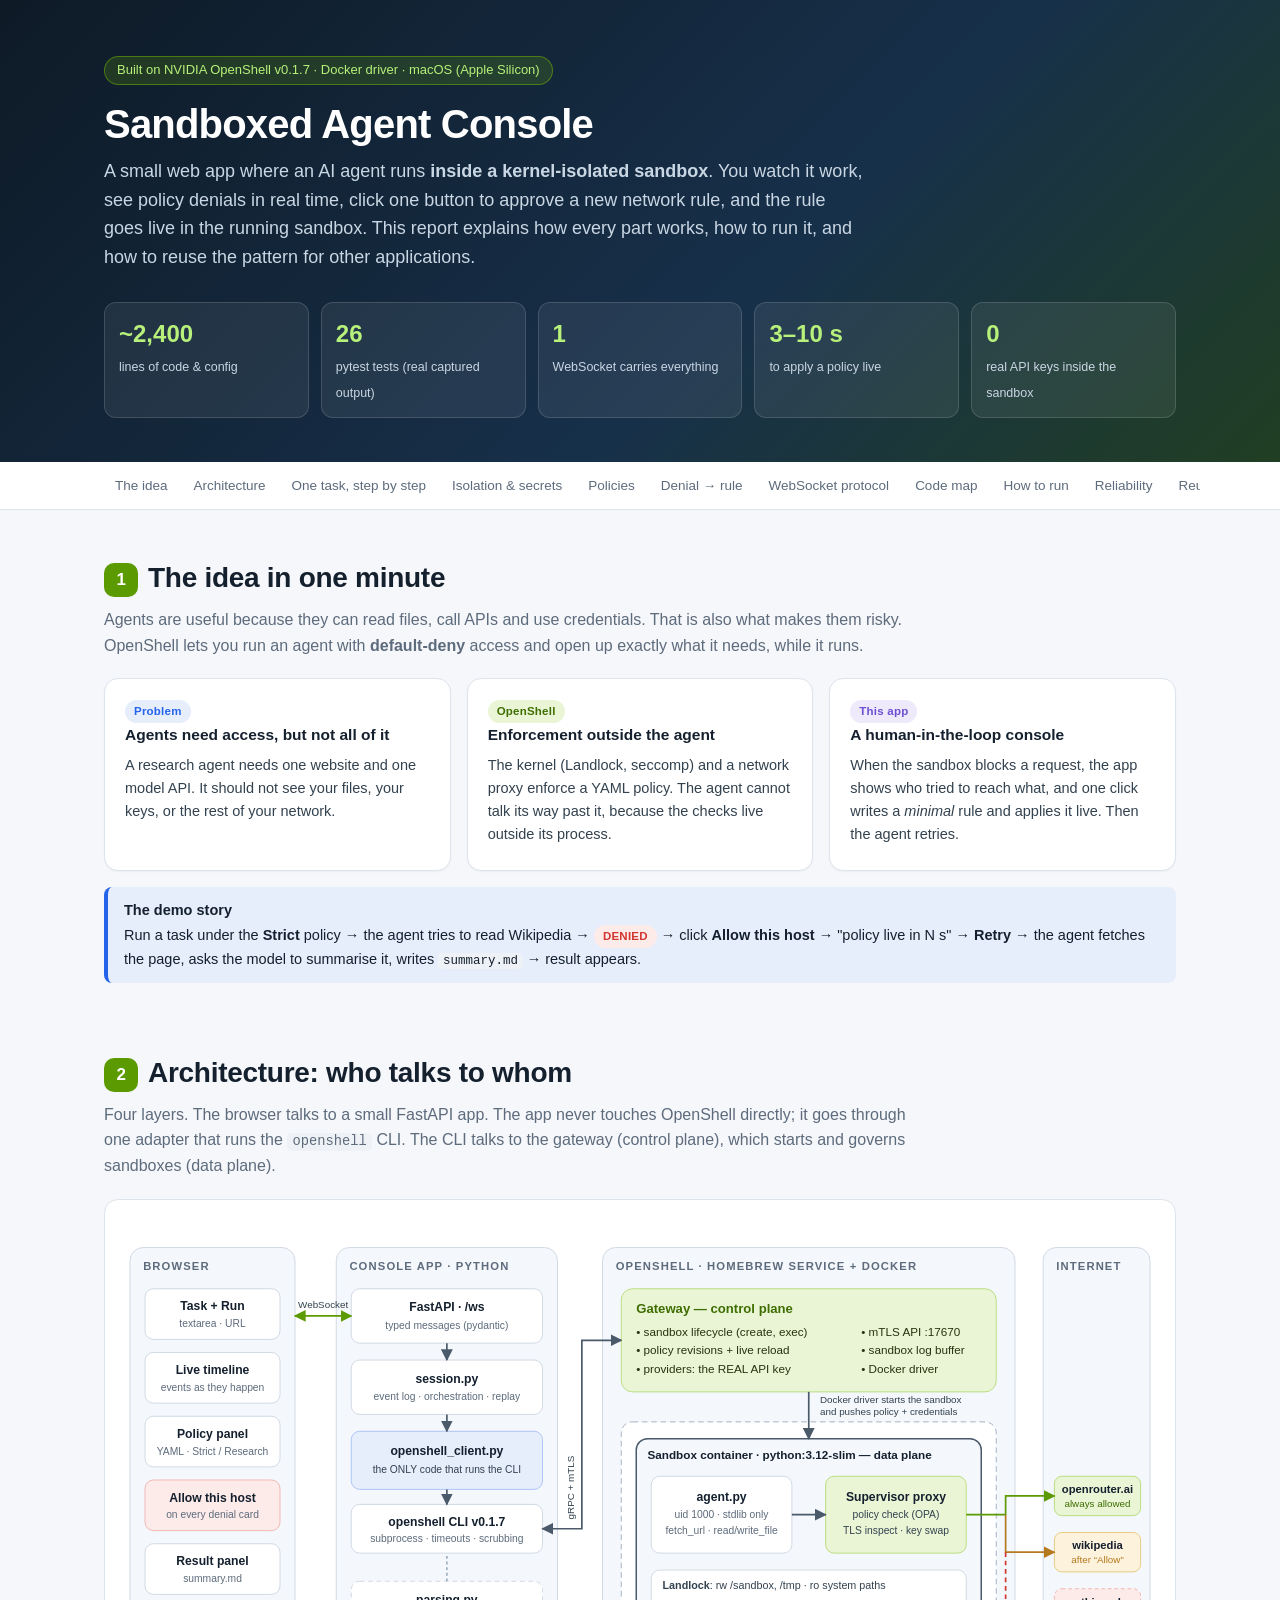
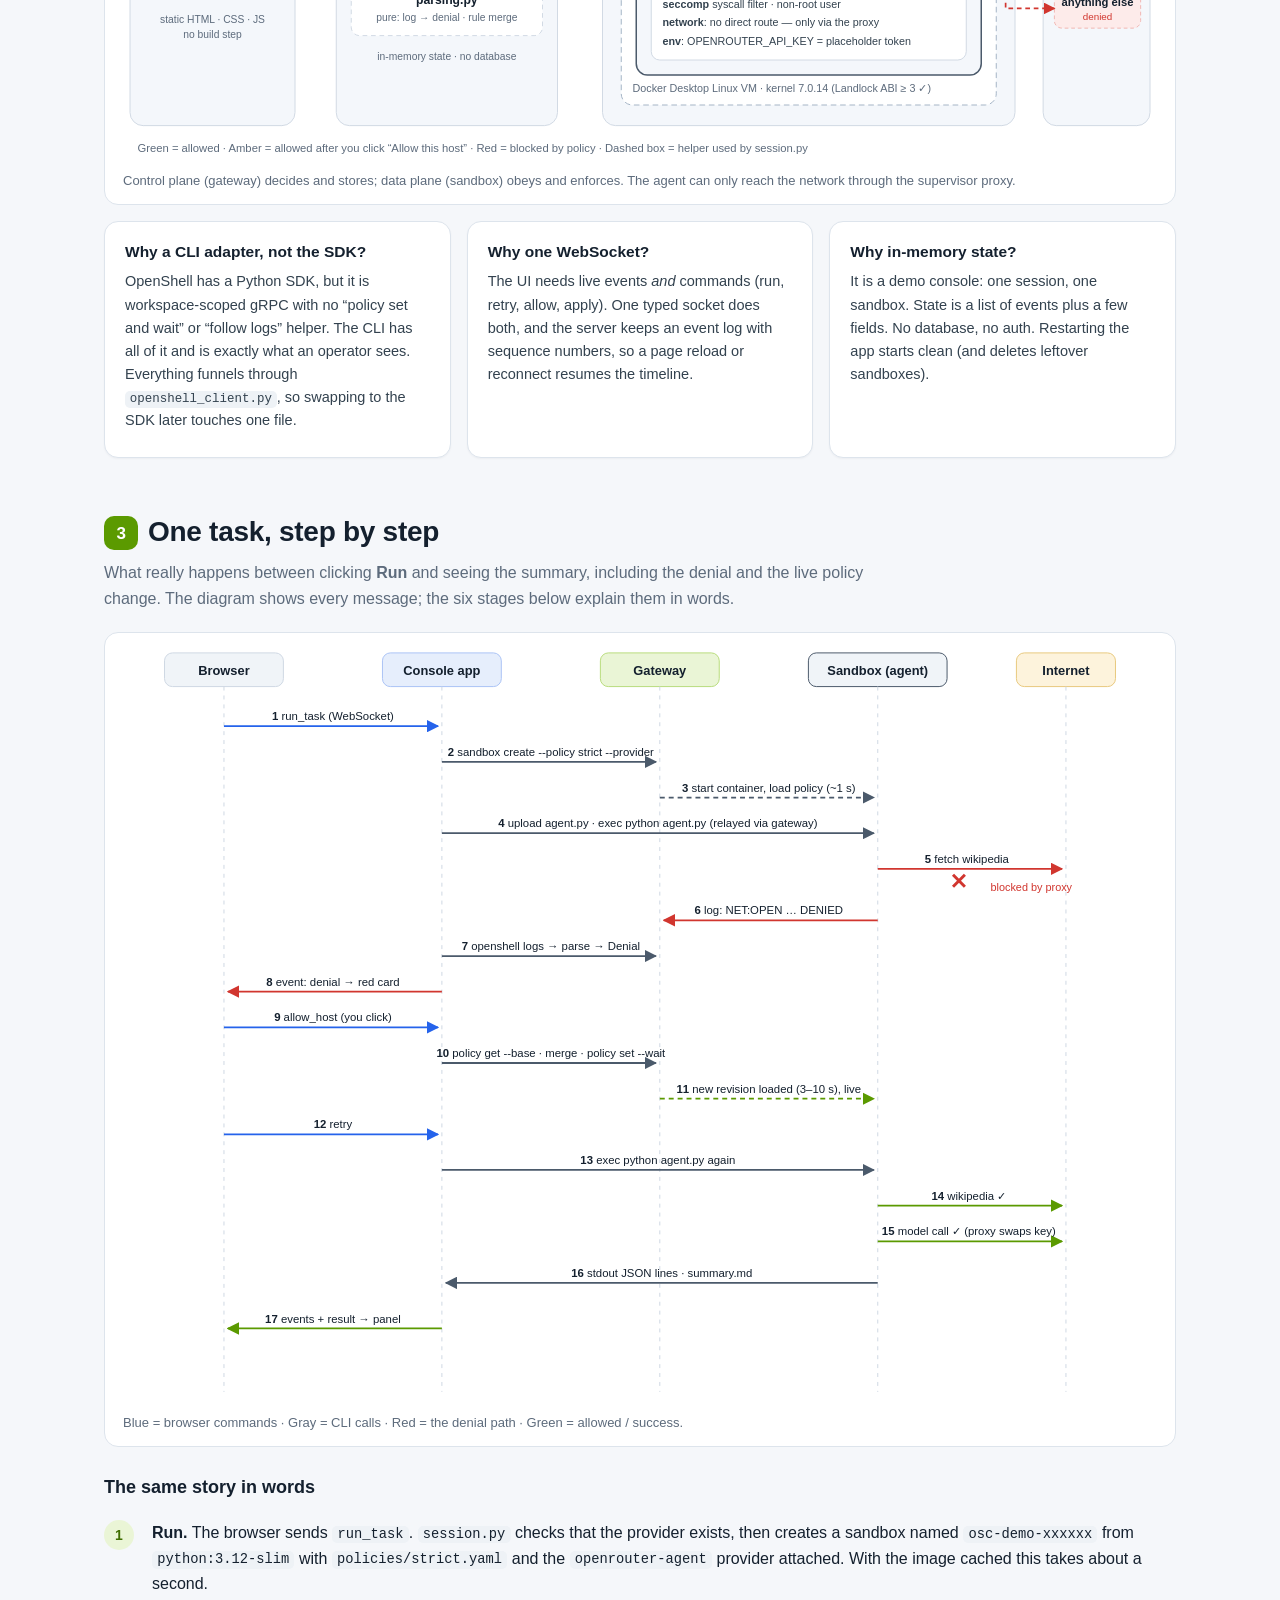
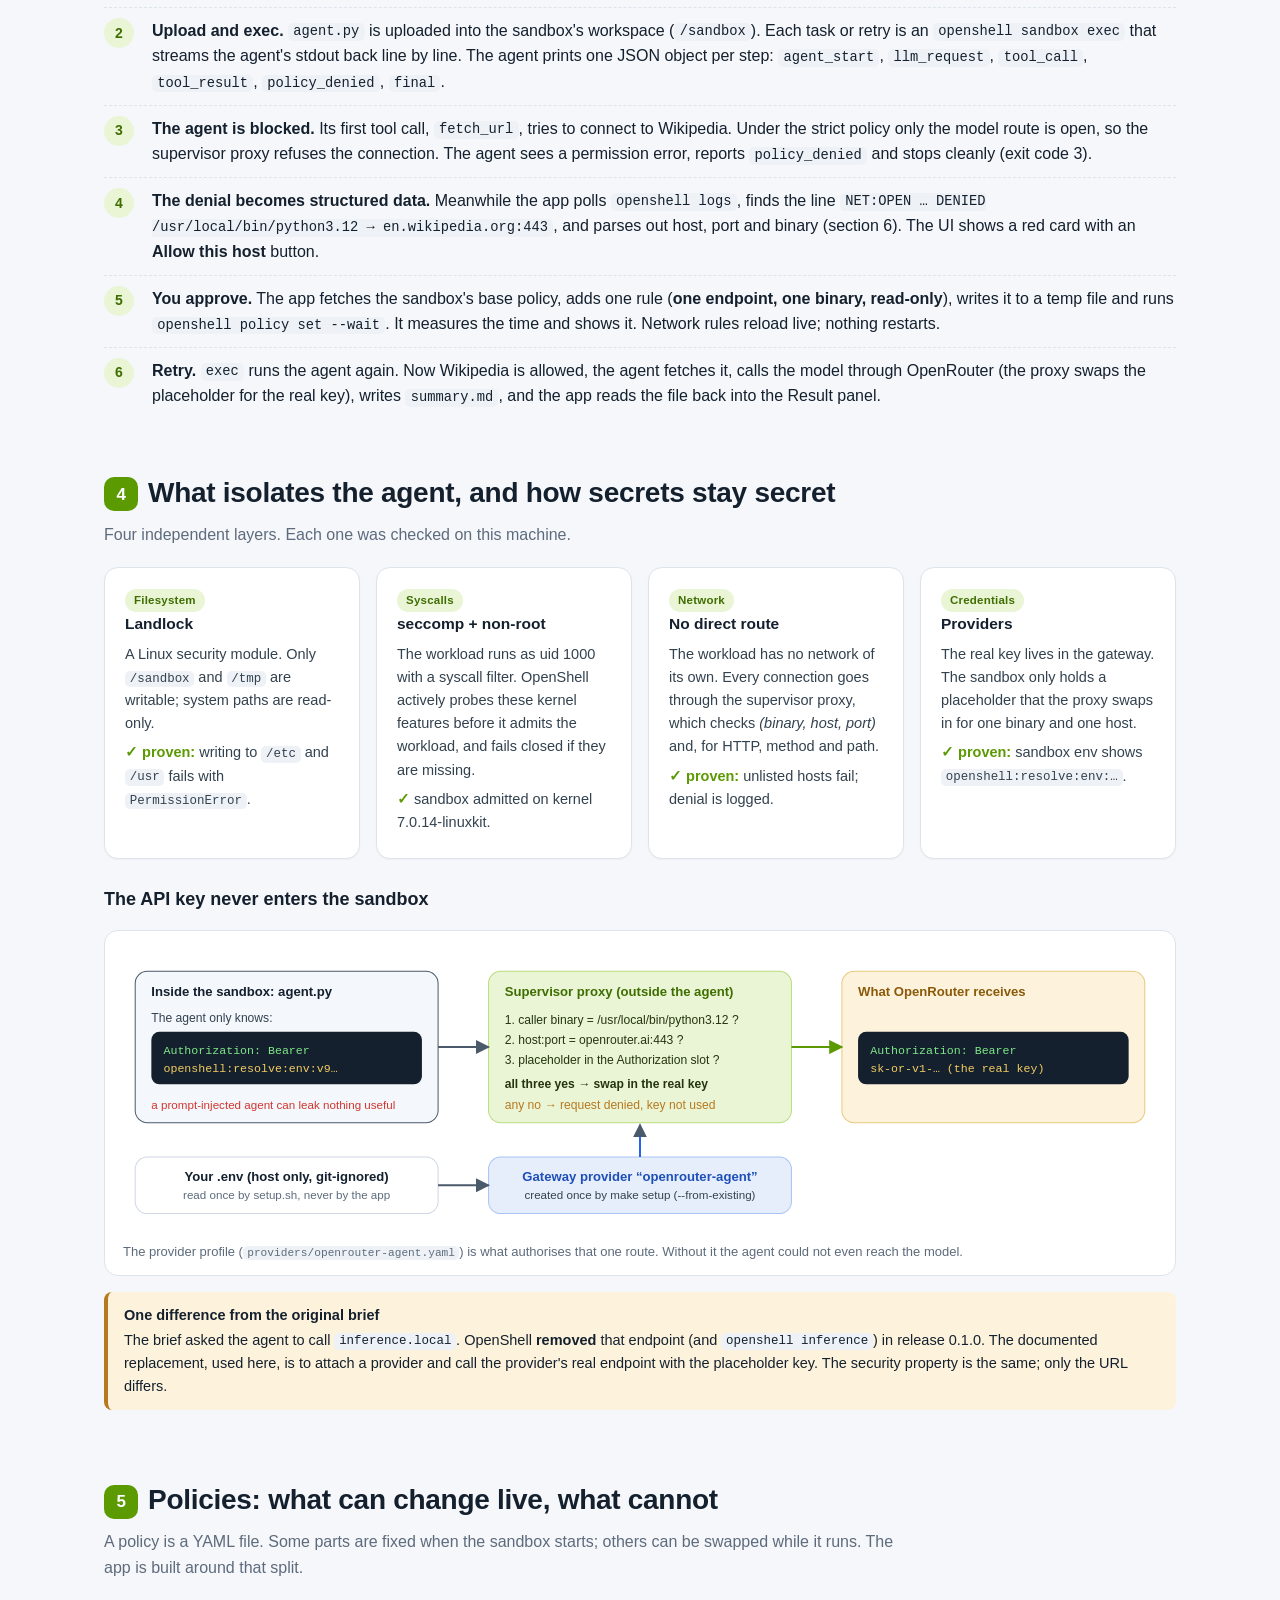
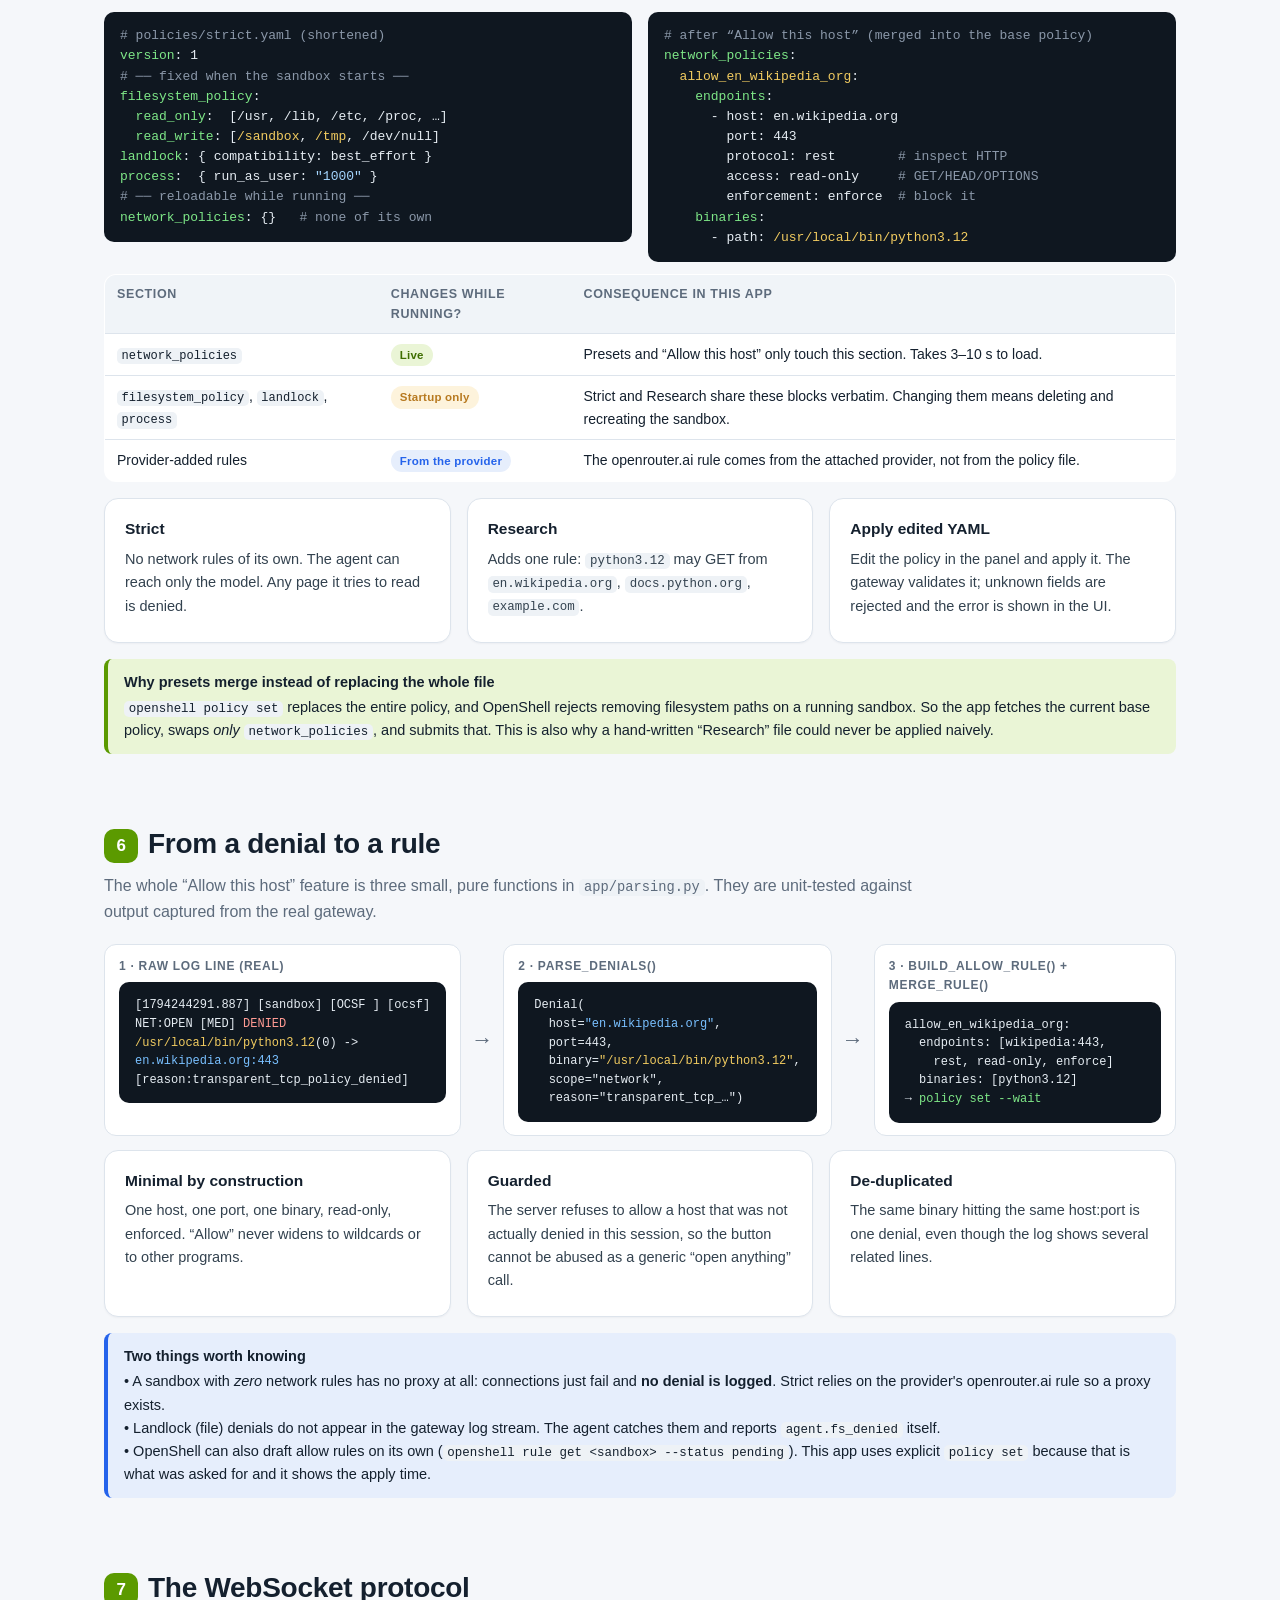
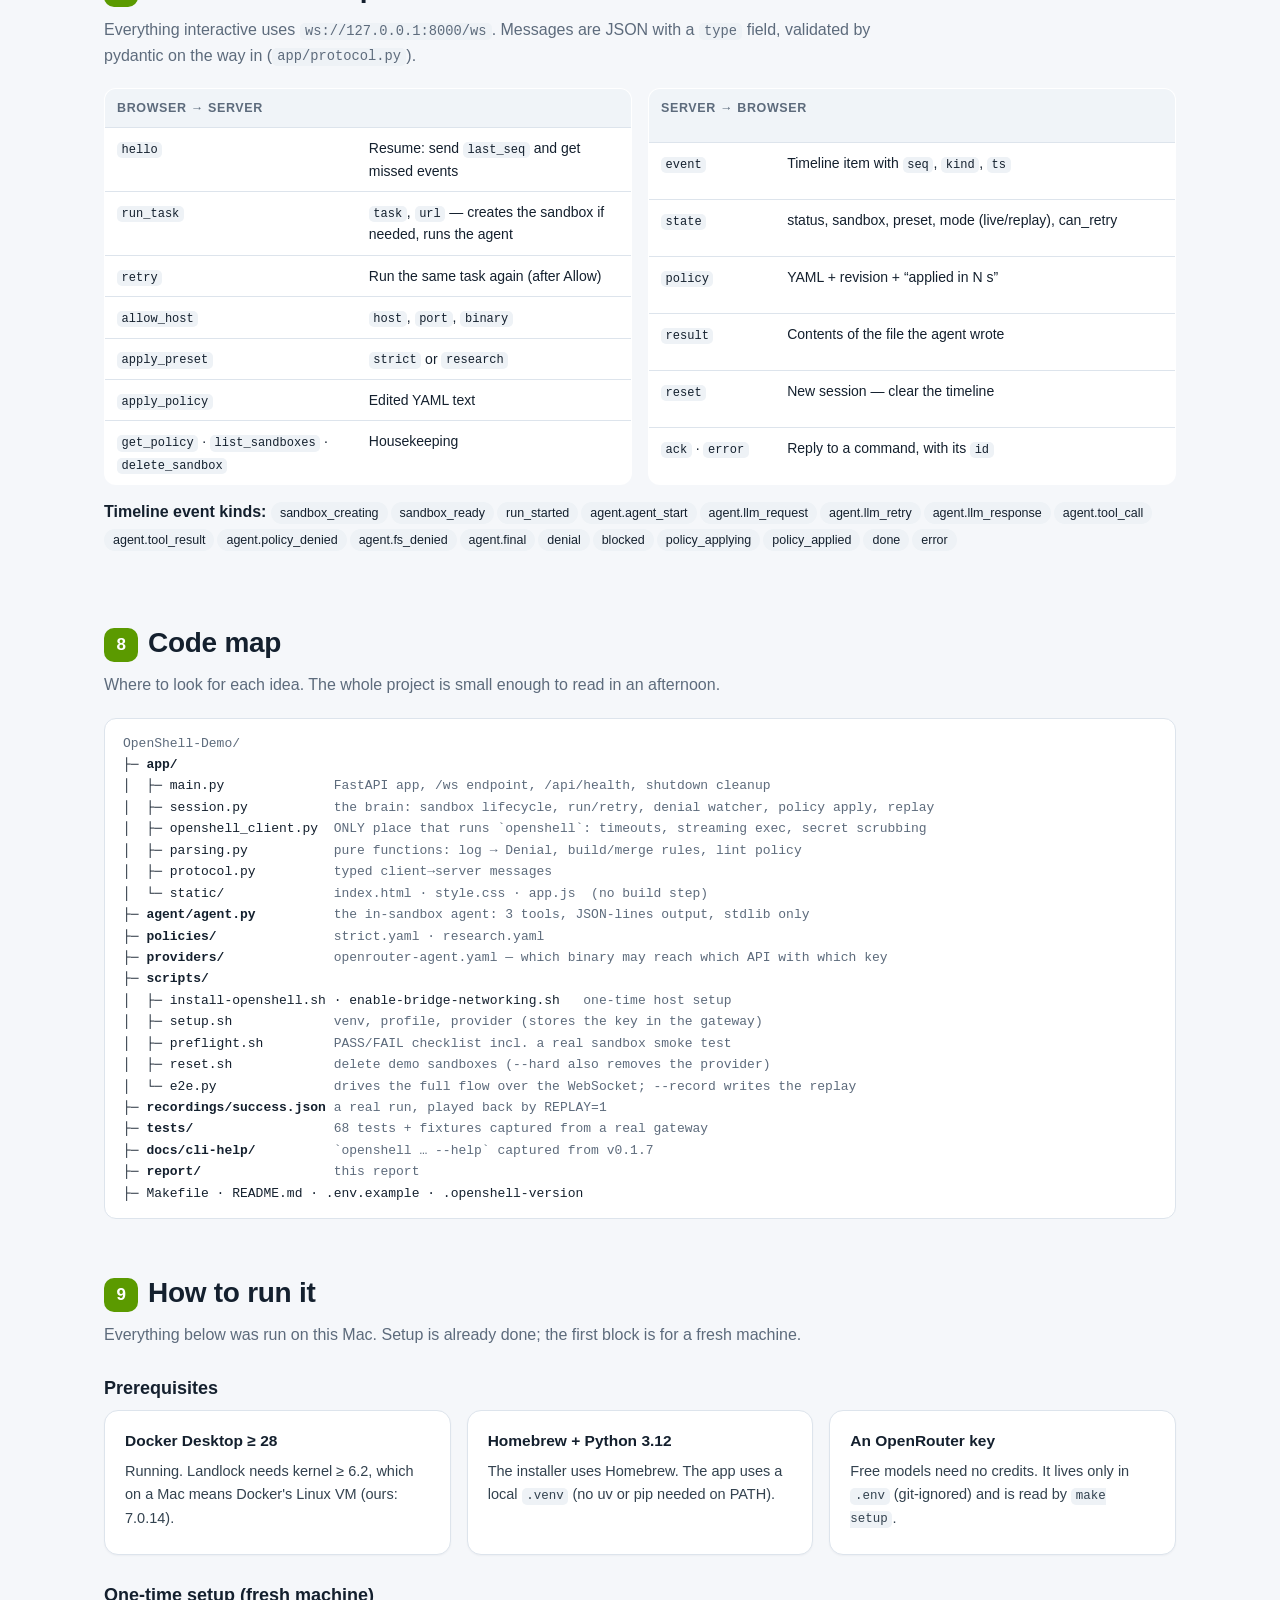
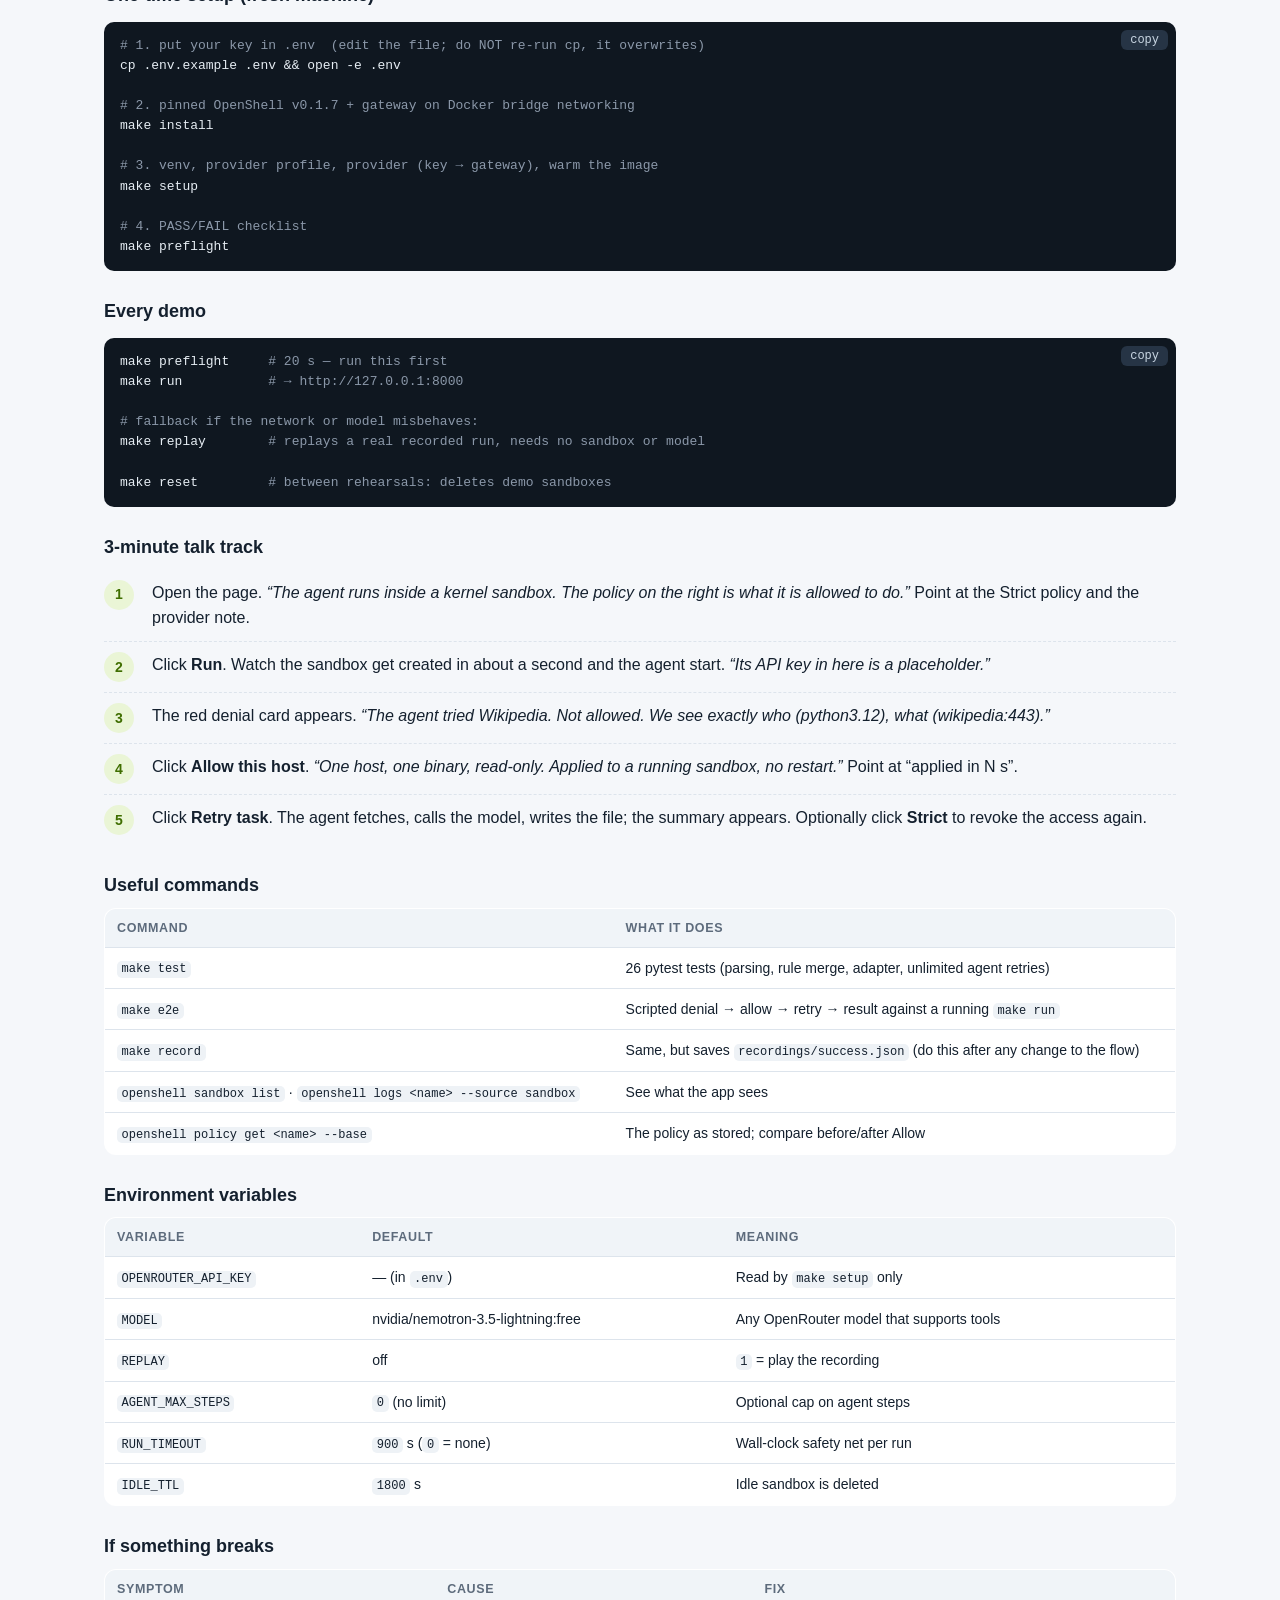
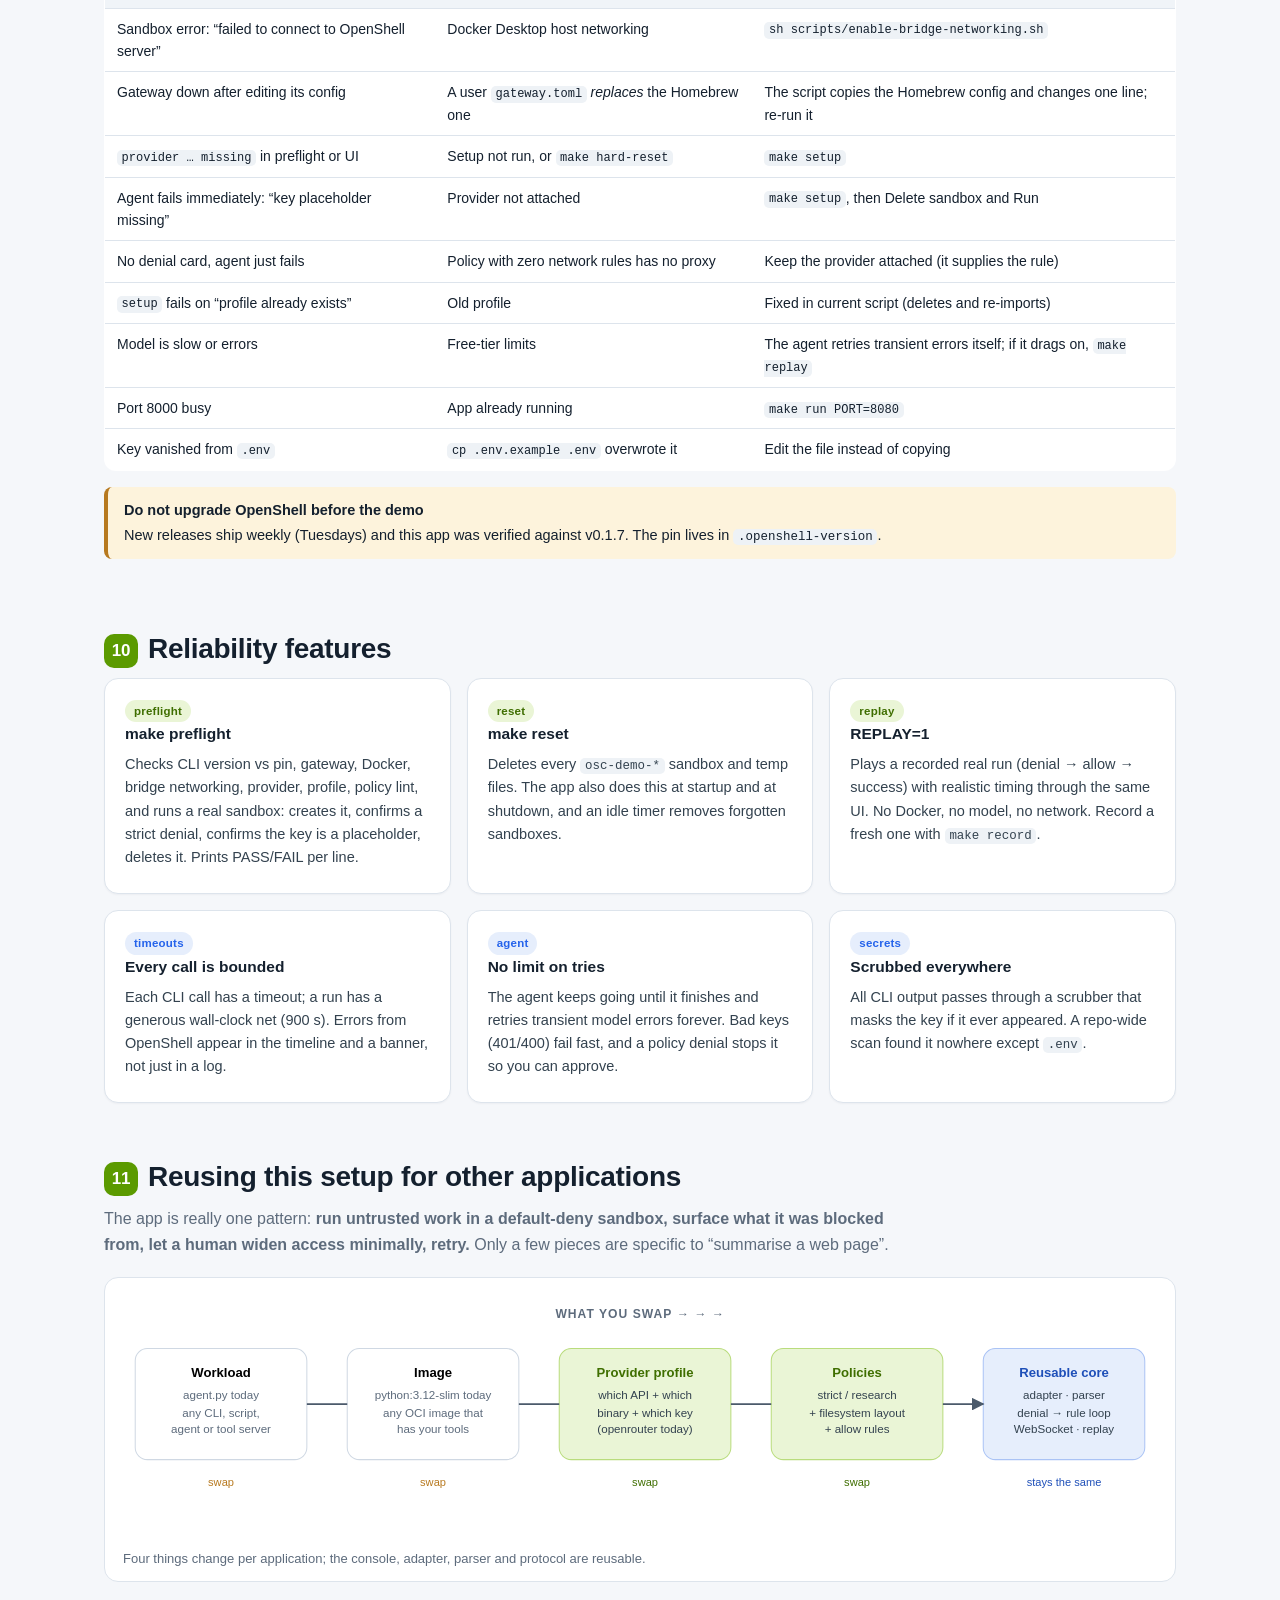
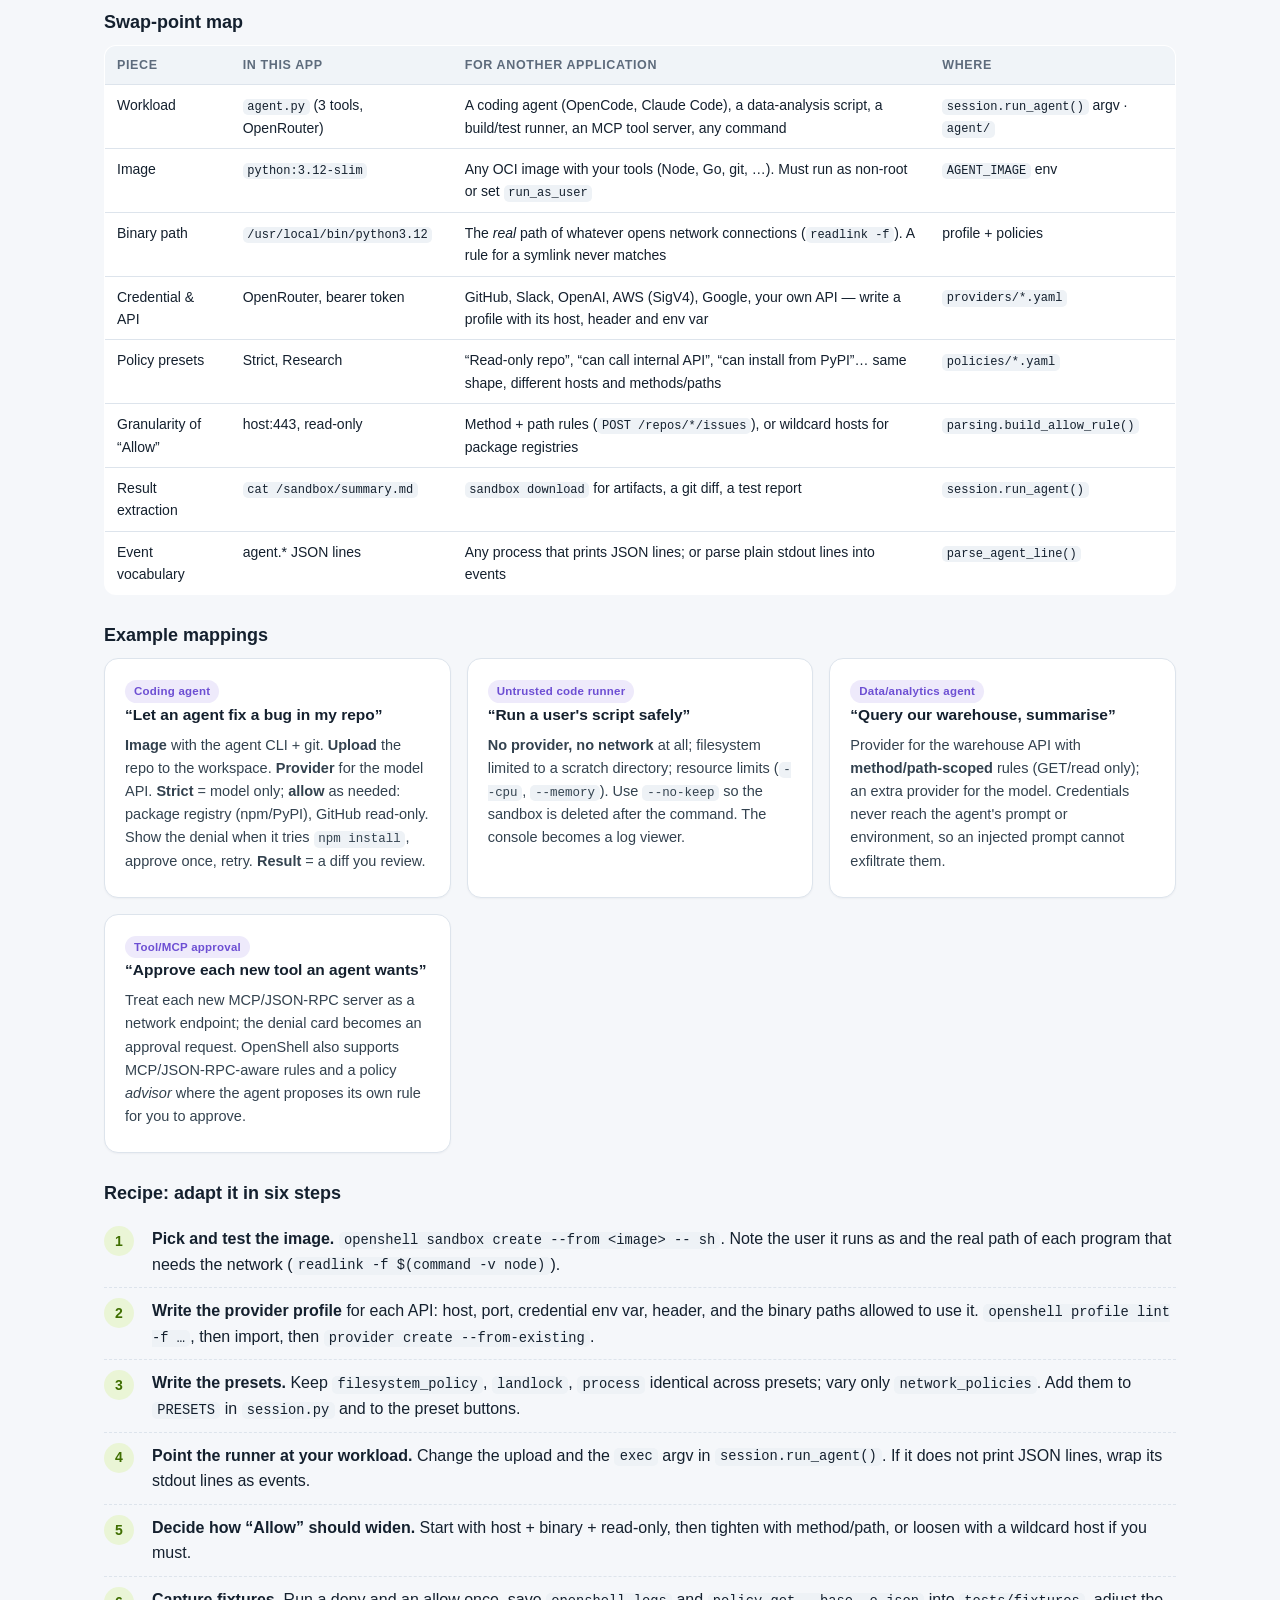
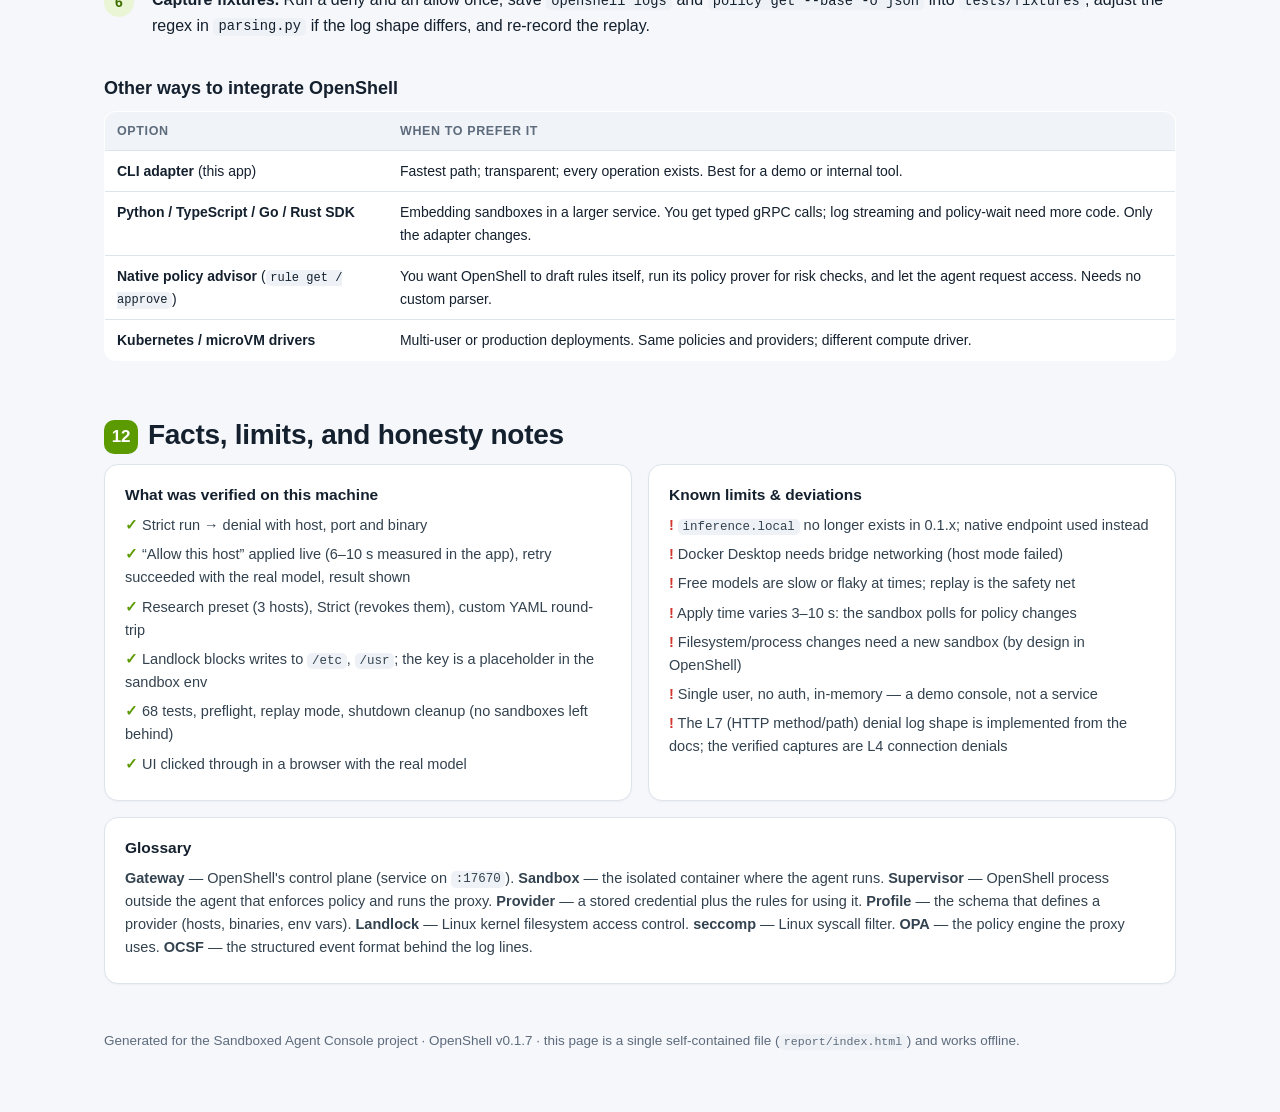
==== commit 7c8b164e: "Apply audit decisions: idempotent pinned install, bounded deps, ordered resume - install-openshell.s" ====
--- a/report/index.html
+++ b/report/index.html
@@ -501,7 +501,7 @@
 │  ├─ reset.sh             <span class="d">delete demo sandboxes (--hard also removes the provider)</span>
 │  └─ e2e.py               <span class="d">drives the full flow over the WebSocket; --record writes the replay</span>
 ├─ <b>recordings/success.json</b> <span class="d">a real run, played back by REPLAY=1</span>
-├─ <b>tests/</b>                  <span class="d">26 tests + fixtures captured from a real gateway</span>
+├─ <b>tests/</b>                  <span class="d">68 tests + fixtures captured from a real gateway</span>
 ├─ <b>docs/cli-help/</b>          <span class="d">`openshell … --help` captured from v0.1.7</span>
 ├─ <b>report/</b>                 <span class="d">this report</span>
 ├─ Makefile · README.md · .env.example · .openshell-version</div>
@@ -677,7 +677,7 @@
       <p><span class="tick">✓</span> “Allow this host” applied live (6–10 s measured in the app), retry succeeded with the real model, result shown</p>
       <p><span class="tick">✓</span> Research preset (3 hosts), Strict (revokes them), custom YAML round-trip</p>
       <p><span class="tick">✓</span> Landlock blocks writes to <code>/etc</code>, <code>/usr</code>; the key is a placeholder in the sandbox env</p>
-      <p><span class="tick">✓</span> 26 tests, preflight, replay mode, shutdown cleanup (no sandboxes left behind)</p>
+      <p><span class="tick">✓</span> 68 tests, preflight, replay mode, shutdown cleanup (no sandboxes left behind)</p>
       <p><span class="tick">✓</span> UI clicked through in a browser with the real model</p></div>
     <div class="card"><h4>Known limits &amp; deviations</h4>
       <p><span class="cross">!</span> <code>inference.local</code> no longer exists in 0.1.x; native endpoint used instead</p>
